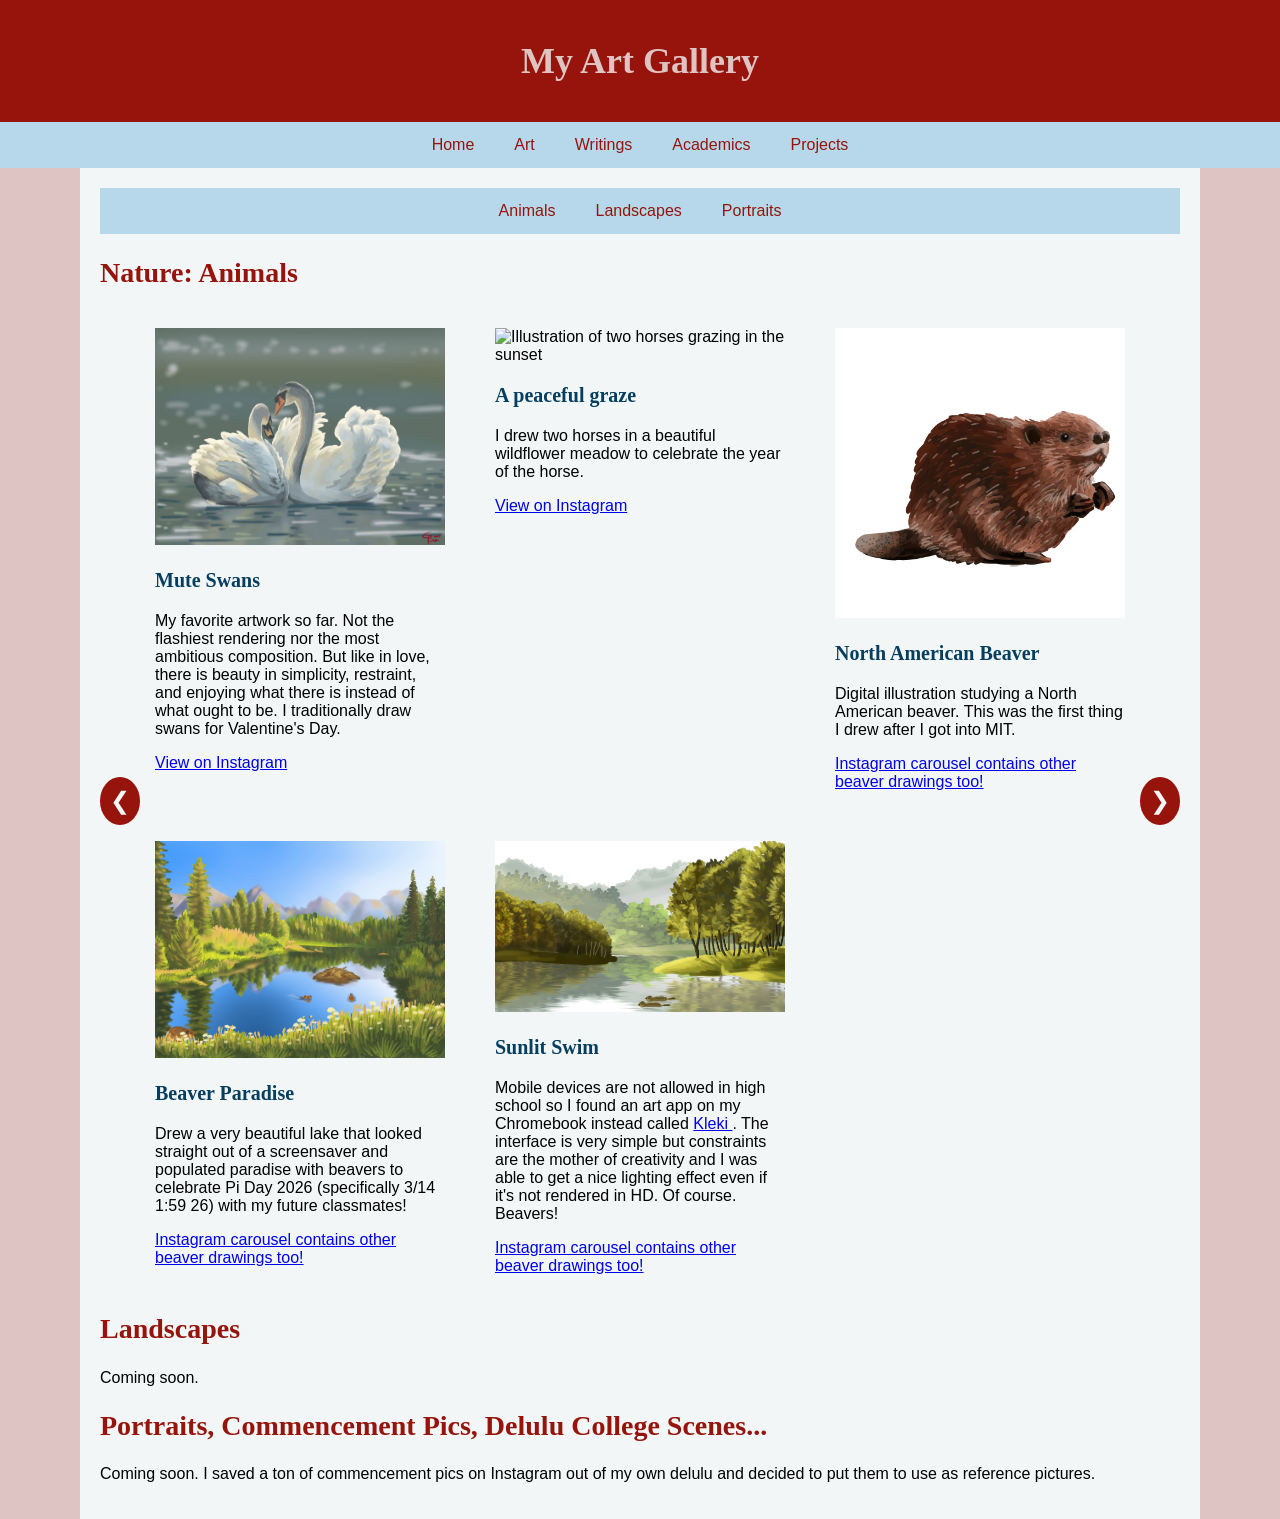
==== art.html @ 56a4a0d5 "Update art.html trying out new buttons" ====
<!DOCTYPE html>
<html lang="en">
<head>
    <meta charset="UTF-8">
    <meta name="viewport" content="width=device-width, initial-scale=1.0">
    <title>My Art</title>
    <link rel="stylesheet" href="style.css">
</head>
<body>

    <header>
        <h1>My Art Gallery</h1>
    </header>

    <nav>
        <a href="index.html">Home</a>
        <a href="art.html">Art</a>
        <a href="blog.html">Writings</a>
        <a href="study-guides.html">Academics</a>
        <a href="projects.html">Projects</a>
    </nav>

    <div class="content">
        <nav>
        <a href="#animals">Animals</a>
        <a href="#landscapes">Landscapes</a>
        <a href="#portraits">Portraits</a>
        </nav>
        <section> 
                <h2 id = "animals">Nature: Animals</h2>
            <div class="gallery-wrapper">
  <button class="arrow-btn left-btn" onclick="scrollGallery(this,-1)">&#10094;</button>
        <div class="gallery">

     <div class="card">

    <img src="images/art/Cygnus olor.JPG"
         alt="Mute Swans illustration">

    <h3>Mute Swans</h3>

    <p>
        My favorite artwork so far. Not the flashiest rendering nor the most ambitious composition. But like in love, there is beauty in simplicity, restraint, and enjoying what there is instead of what ought to be. I traditionally draw swans for Valentine's Day. 
    </p>

    <a href="https://www.instagram.com/p/DUwqUoCjewn/" target="_blank">
        View on Instagram
    </a>

</div>

  <div class="card">

    <img src="images/art/A peaceful Graze.png"
         alt="Illustration of two horses grazing in the sunset">

    <h3>A peaceful graze</h3>

    <p>
        I drew two horses in a beautiful wildflower meadow to celebrate the year of the horse.  
    </p>

    <a href="https://www.instagram.com/p/DU3kybGEXnS/?img_index=1" target="_blank">
        View on Instagram
    </a>

</div>
            
  <div class="card">

    <img src="images/art/castor canadensis.png"
         alt="Beaver Illustration">

    <h3>North American Beaver</h3>

    <p>
        Digital illustration studying a North American beaver. This was the first thing I drew after I got into MIT. 
    </p>

    <a href="https://www.instagram.com/p/DV38c1ZjMR5/?img_index=5" target="_blank">
        Instagram carousel contains other beaver drawings too!
    </a>

</div>

   <div class="card">

    <img src="images/art/Lake with beavers.jpg"
         alt="Beaver Lake Illustration">

    <h3>Beaver Paradise</h3>

    <p>
        Drew a very beautiful lake that looked straight out of a screensaver and populated paradise with beavers to celebrate Pi Day 2026 (specifically 3/14 1:59 26) with my future classmates! 
    </p>

    <a href="https://www.instagram.com/p/DV38c1ZjMR5/?img_index=2" target="_blank">
        Instagram carousel contains other beaver drawings too!
    </a>

</div>

            <div class="card">

    <img src="images/art/Sunlit Lake with Beavers.png"
         alt="Beavers swimming in a lake illustration">

    <h3>Sunlit Swim</h3>

    <p>
        Mobile devices are not allowed in high school so I found an art app on my Chromebook instead called <a href="https://kleki.com" target="_blank"> Kleki </a>. The interface is very simple but constraints are the mother of creativity and I was able to get a nice lighting effect even if it's not rendered in HD. Of course. Beavers!
    </p>

    <a href="https://www.instagram.com/p/DV38c1ZjMR5/?img_index=4" target="_blank">
        Instagram carousel contains other beaver drawings too!
    </a>

</div>

</div>
                  <button class="arrow-btn right-btn" onclick="scrollGallery(this,1)">&#10095;</button>
</div>
        </section>
<section>
    <h2 id = "landscapes"> Landscapes </h2>
    <p>Coming soon. </p>
</section>
<section>
    <h2 id = "portraits"> Portraits, Commencement Pics, Delulu College Scenes...</h2>
    <p>Coming soon. I saved a ton of commencement pics on Instagram out of my own delulu and decided to put them to use as reference pictures. </p>
</section>

        </div>

</body>
</html>
---- style.css ----
body {
    font-family: "Trebuchet MS", sans-serif;
    margin: 0;
    padding: 0;
    background-color: #dec5c3;
}

h1 {
  font-family: Georgia, serif;
  font-size: 36px;
  color: #dec5c3;
}
h2 {
  font-family: Georgia, serif;
  font-size: 28px;
  color: #96140b;
}
h3 {
  font-family: Georgia, serif;
  font-size: 20px;
  color: #053e5e;
}
header {
    background-color: #96140b;
    color: #f2f6f7;
    text-align: center;
    padding: 1rem;
}
/* The Navigation Toolbar */
nav {
    background-color: #b7d8eb;
    display: flex;
    justify-content: center;
    color: #96140b;
}
nav a {
    color: #96140b;
    padding: 14px 20px;
    text-decoration: none;
    text-align: center;
}
nav a:hover {
    background-color: #053e5e;
    color: #dec5c3;
}
.content {
    padding: 20px;
    max-width: 1080px;
    margin: auto;
    background-color: #f2f6f7;
}
.card {
    border: 1px;
    padding: 15px;
}
.card img {
    width: 100%;
    height: auto;
}
.gallery {

    display: grid;

    grid-template-columns:
        repeat(auto-fit, minmax(250px, 1fr));

    gap: 20px;

}
/* Keeps the container and arrows neatly lined up */
.gallery-wrapper {
  position: relative;
  display: flex;
  align-items: center;
  max-width: 100%;
}

/* This is the magic: it creates a single row that smoothly scrolls horizontally */
.gallery-container {
  display: flex;
  gap: 20px; /* Space between artwork cards */
  overflow-x: auto;
  scroll-behavior: smooth;
  scrollbar-width: none; /* Hides standard ugly scrollbar on Firefox */
}

/* Hides standard scrollbar on Chrome/Safari */
.gallery-container::-webkit-scrollbar {
  display: none;
}

/* Make sure your artwork cards have a fixed minimum width so they don't squash */
.gallery-item {
  flex: 0 0 250px; /* Adjust 250px to whatever size fits your card design */
}

/* Simple styling for your arrows */
.arrow-btn {
  background: #96140b; /* Matching your dark red banner theme! */
  color: #f2f6f7;
  border: none;
  font-size: 24px;
  padding: 10px;
  cursor: pointer;
  border-radius: 50%;
  z-index: 10;
}
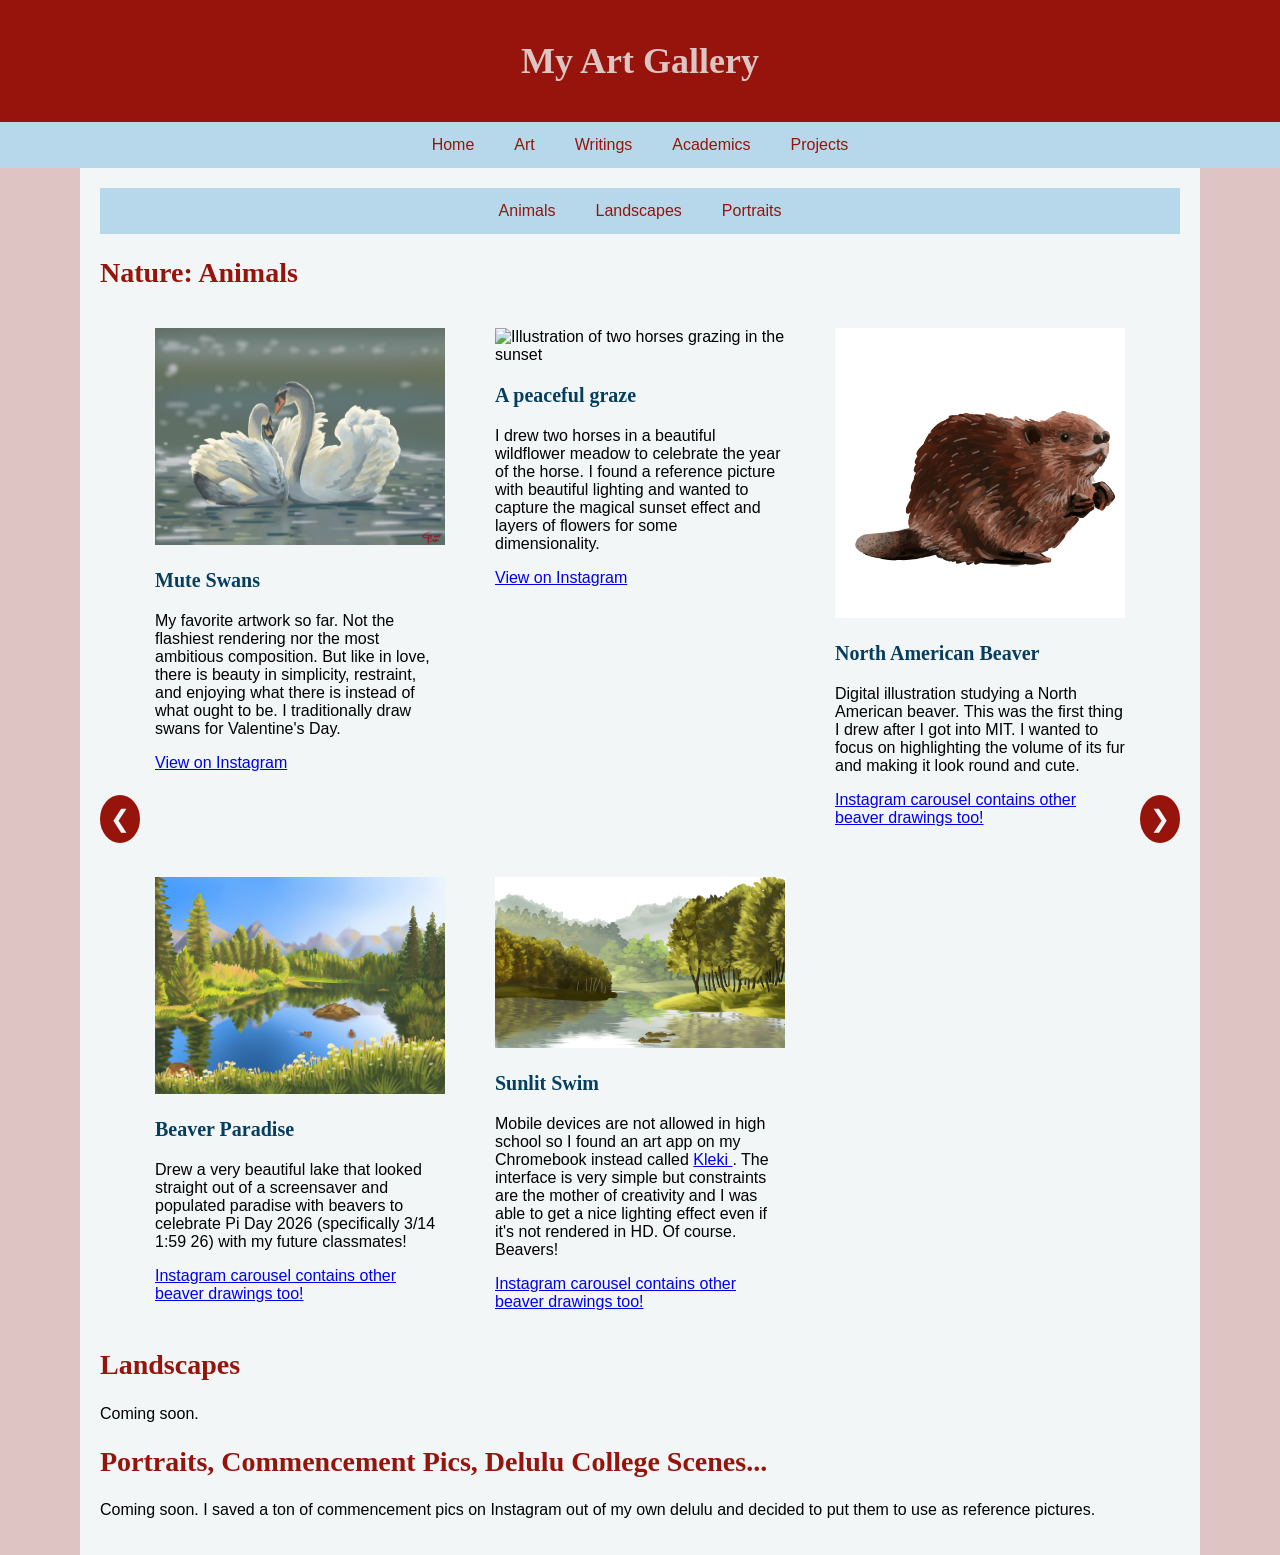
==== commit 1e3471f0: "Update art.html This commit better tell the rest of my site to lock in" ====
--- a/art.html
+++ b/art.html
@@ -57,7 +57,7 @@
     <h3>A peaceful graze</h3>
 
     <p>
-        I drew two horses in a beautiful wildflower meadow to celebrate the year of the horse.  
+        I drew two horses in a beautiful wildflower meadow to celebrate the year of the horse. I found a reference picture with beautiful lighting and wanted to capture the magical sunset effect and layers of flowers for some dimensionality. 
     </p>
 
     <a href="https://www.instagram.com/p/DU3kybGEXnS/?img_index=1" target="_blank">
@@ -74,7 +74,7 @@
     <h3>North American Beaver</h3>
 
     <p>
-        Digital illustration studying a North American beaver. This was the first thing I drew after I got into MIT. 
+        Digital illustration studying a North American beaver. This was the first thing I drew after I got into MIT. I wanted to focus on highlighting the volume of its fur and making it look round and cute. 
     </p>
 
     <a href="https://www.instagram.com/p/DV38c1ZjMR5/?img_index=5" target="_blank">
--- a/style.css
+++ b/style.css
@@ -77,7 +77,10 @@
 
 /* This is the magic: it creates a single row that smoothly scrolls horizontally */
 .gallery-container {
-  display: flex;
+  display: grid;
+    grid-template-rows: repeat(2, auto); 
+  grid-auto-columns: calc(25% - 15px);
+  grid-auto-flow: column;
   gap: 20px; /* Space between artwork cards */
   overflow-x: auto;
   scroll-behavior: smooth;
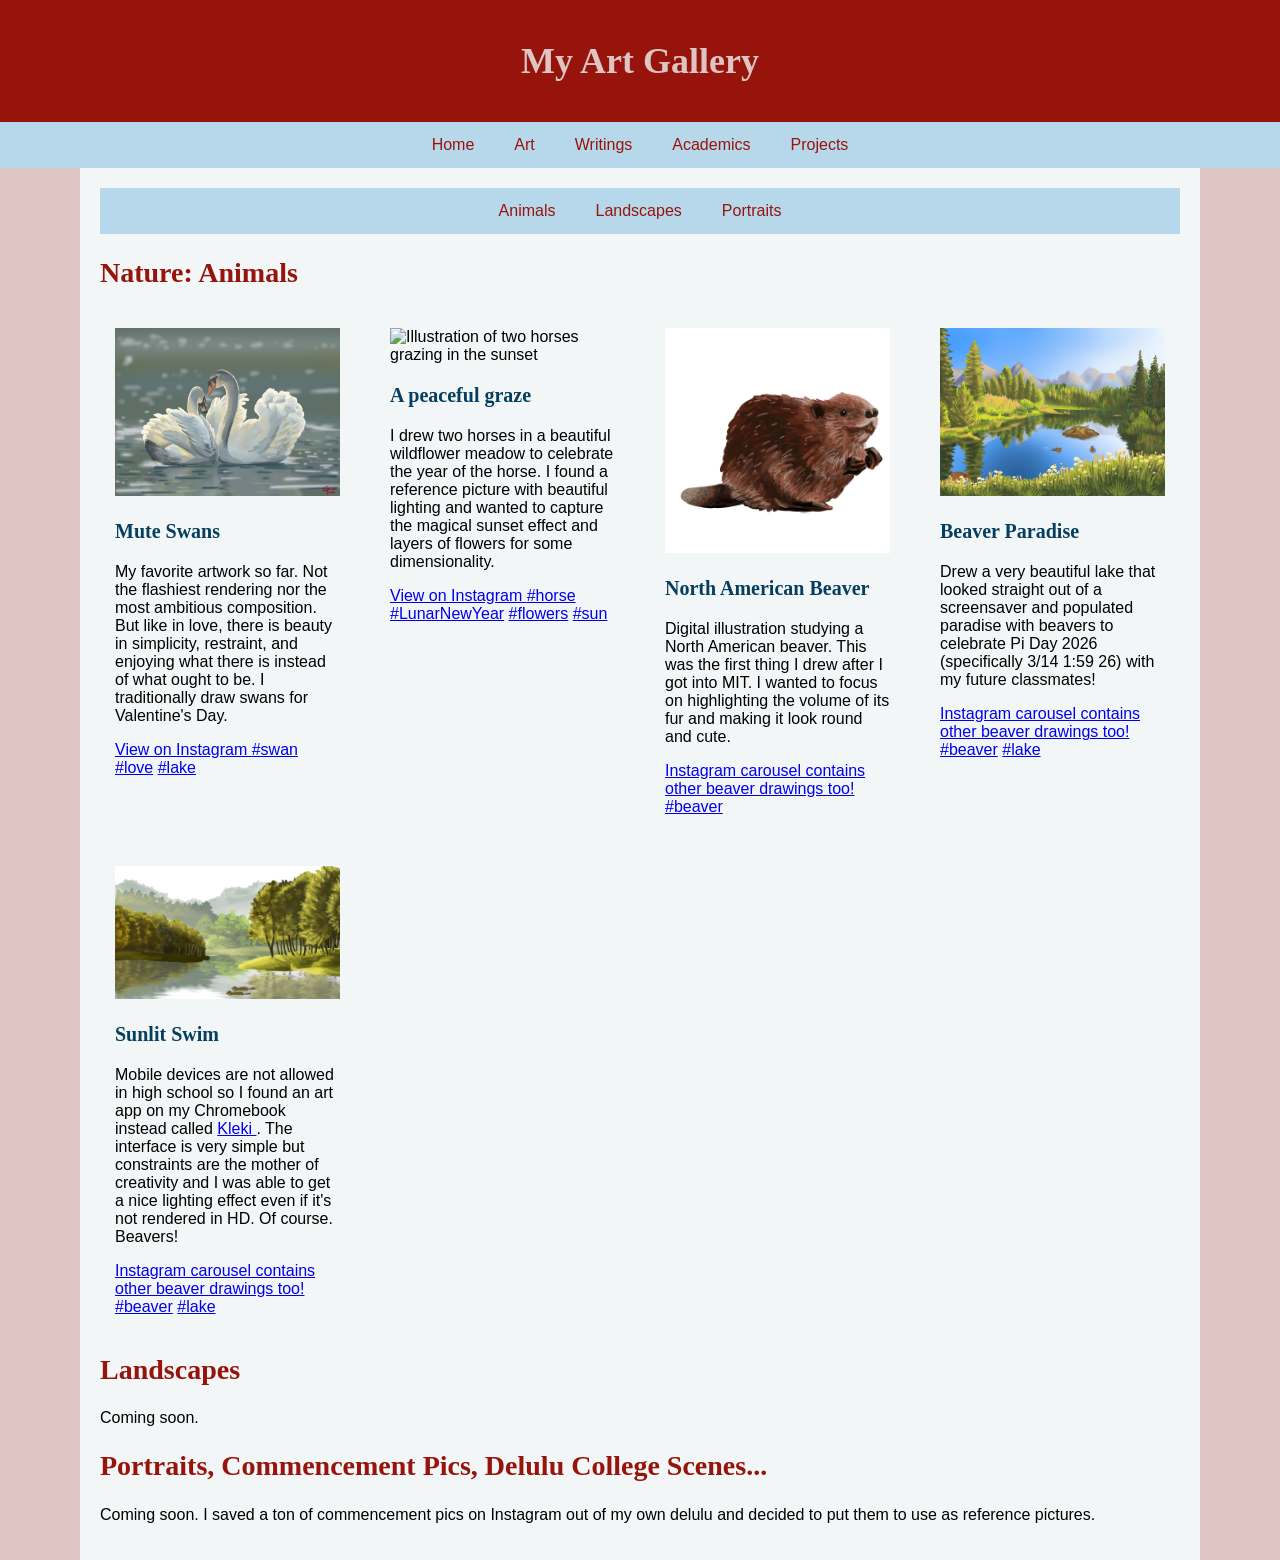
==== commit 9667aa5a: "Update art.html added tags. really hoping they work." ====
--- a/art.html
+++ b/art.html
@@ -28,98 +28,51 @@
         </nav>
         <section> 
                 <h2 id = "animals">Nature: Animals</h2>
-            <div class="gallery-wrapper">
-  <button class="arrow-btn left-btn" onclick="scrollGallery(this,-1)">&#10094;</button>
+
         <div class="gallery">
 
-     <div class="card">
+    <div class="card">
+    <img src="images/art/Cygnus olor.JPG" alt="Mute Swans illustration">
+    <h3>Mute Swans</h3>
+    <p> My favorite artwork so far. Not the flashiest rendering nor the most ambitious composition. But like in love, there is beauty in simplicity, restraint, and enjoying what there is instead of what ought to be. I traditionally draw swans for Valentine's Day.  </p>
+    <a href="https://www.instagram.com/p/DUwqUoCjewn/" target="_blank">  View on Instagram  </a>
+    <a href="everything.html?filter=swan">#swan</a> <a href="everything.html?filter=love">#love</a> <a href="everything.html?filter=lake">#lake</a>
+    </div>
 
-    <img src="images/art/Cygnus olor.JPG"
-         alt="Mute Swans illustration">
+    <div class="card">
+    <img src="images/art/A peaceful Graze.png" alt="Illustration of two horses grazing in the sunset">
+    <h3>A peaceful graze</h3>
+    <p> I drew two horses in a beautiful wildflower meadow to celebrate the year of the horse. I found a reference picture with beautiful lighting and wanted to capture the magical sunset effect and layers of flowers for some dimensionality.  </p>
+    <a href="https://www.instagram.com/p/DU3kybGEXnS/?img_index=1" target="_blank"> View on Instagram </a>
+    <a href="everything.html?filter=horse">#horse</a> <a href="everything.html?filter=ChineseNewYear">#LunarNewYear</a> <a href="everything.html?filter=flowers">#flowers</a> <a href="everything.html?filter=sun">#sun</a>
+    </div>
+            
+      <div class="card">
+    <img src="images/art/castor canadensis.png"  alt="Beaver Illustration">
+    <h3>North American Beaver</h3>
+    <p> Digital illustration studying a North American beaver. This was the first thing I drew after I got into MIT. I wanted to focus on highlighting the volume of its fur and making it look round and cute.  </p>
+    <a href="https://www.instagram.com/p/DV38c1ZjMR5/?img_index=5" target="_blank"> Instagram carousel contains other beaver drawings too! </a>
+    <a href="everything.html?filter=beaver">#beaver</a>
+    </div>
 
-    <h3>Mute Swans</h3>
+    <div class="card">
+    <img src="images/art/Lake with beavers.jpg" alt="Beaver Lake Illustration">
+    <h3>Beaver Paradise</h3>
+    <p> Drew a very beautiful lake that looked straight out of a screensaver and populated paradise with beavers to celebrate Pi Day 2026 (specifically 3/14 1:59 26) with my future classmates!    </p>
+    <a href="https://www.instagram.com/p/DV38c1ZjMR5/?img_index=2" target="_blank">  Instagram carousel contains other beaver drawings too!    </a>
+    <a href="everything.html?filter=beaver">#beaver</a> <a href="everything.html?filter=lake">#lake</a>
+    </div>
 
-    <p>
-        My favorite artwork so far. Not the flashiest rendering nor the most ambitious composition. But like in love, there is beauty in simplicity, restraint, and enjoying what there is instead of what ought to be. I traditionally draw swans for Valentine's Day. 
-    </p>
-
-    <a href="https://www.instagram.com/p/DUwqUoCjewn/" target="_blank">
-        View on Instagram
-    </a>
+    <div class="card">
+    <img src="images/art/Sunlit Lake with Beavers.png" alt="Beavers swimming in a lake illustration">
+    <h3>Sunlit Swim</h3>
+    <p> Mobile devices are not allowed in high school so I found an art app on my Chromebook instead called <a href="https://kleki.com" target="_blank"> Kleki </a>. The interface is very simple but constraints are the mother of creativity and I was able to get a nice lighting effect even if it's not rendered in HD. Of course. Beavers!   </p>
+    <a href="https://www.instagram.com/p/DV38c1ZjMR5/?img_index=4" target="_blank"> Instagram carousel contains other beaver drawings too! </a>
+    <a href="everything.html?filter=beaver">#beaver</a> <a href="everything.html?filter=lake">#lake</a>
+    </div>
 
 </div>
 
-  <div class="card">
-
-    <img src="images/art/A peaceful Graze.png"
-         alt="Illustration of two horses grazing in the sunset">
-
-    <h3>A peaceful graze</h3>
-
-    <p>
-        I drew two horses in a beautiful wildflower meadow to celebrate the year of the horse. I found a reference picture with beautiful lighting and wanted to capture the magical sunset effect and layers of flowers for some dimensionality. 
-    </p>
-
-    <a href="https://www.instagram.com/p/DU3kybGEXnS/?img_index=1" target="_blank">
-        View on Instagram
-    </a>
-
-</div>
-            
-  <div class="card">
-
-    <img src="images/art/castor canadensis.png"
-         alt="Beaver Illustration">
-
-    <h3>North American Beaver</h3>
-
-    <p>
-        Digital illustration studying a North American beaver. This was the first thing I drew after I got into MIT. I wanted to focus on highlighting the volume of its fur and making it look round and cute. 
-    </p>
-
-    <a href="https://www.instagram.com/p/DV38c1ZjMR5/?img_index=5" target="_blank">
-        Instagram carousel contains other beaver drawings too!
-    </a>
-
-</div>
-
-   <div class="card">
-
-    <img src="images/art/Lake with beavers.jpg"
-         alt="Beaver Lake Illustration">
-
-    <h3>Beaver Paradise</h3>
-
-    <p>
-        Drew a very beautiful lake that looked straight out of a screensaver and populated paradise with beavers to celebrate Pi Day 2026 (specifically 3/14 1:59 26) with my future classmates! 
-    </p>
-
-    <a href="https://www.instagram.com/p/DV38c1ZjMR5/?img_index=2" target="_blank">
-        Instagram carousel contains other beaver drawings too!
-    </a>
-
-</div>
-
-            <div class="card">
-
-    <img src="images/art/Sunlit Lake with Beavers.png"
-         alt="Beavers swimming in a lake illustration">
-
-    <h3>Sunlit Swim</h3>
-
-    <p>
-        Mobile devices are not allowed in high school so I found an art app on my Chromebook instead called <a href="https://kleki.com" target="_blank"> Kleki </a>. The interface is very simple but constraints are the mother of creativity and I was able to get a nice lighting effect even if it's not rendered in HD. Of course. Beavers!
-    </p>
-
-    <a href="https://www.instagram.com/p/DV38c1ZjMR5/?img_index=4" target="_blank">
-        Instagram carousel contains other beaver drawings too!
-    </a>
-
-</div>
-
-</div>
-                  <button class="arrow-btn right-btn" onclick="scrollGallery(this,1)">&#10095;</button>
-</div>
         </section>
 <section>
     <h2 id = "landscapes"> Landscapes </h2>
--- a/style.css
+++ b/style.css
@@ -67,44 +67,4 @@
     gap: 20px;
 
 }
-/* Keeps the container and arrows neatly lined up */
-.gallery-wrapper {
-  position: relative;
-  display: flex;
-  align-items: center;
-  max-width: 100%;
-}
 
-/* This is the magic: it creates a single row that smoothly scrolls horizontally */
-.gallery-container {
-  display: grid;
-    grid-template-rows: repeat(2, auto); 
-  grid-auto-columns: calc(25% - 15px);
-  grid-auto-flow: column;
-  gap: 20px; /* Space between artwork cards */
-  overflow-x: auto;
-  scroll-behavior: smooth;
-  scrollbar-width: none; /* Hides standard ugly scrollbar on Firefox */
-}
-
-/* Hides standard scrollbar on Chrome/Safari */
-.gallery-container::-webkit-scrollbar {
-  display: none;
-}
-
-/* Make sure your artwork cards have a fixed minimum width so they don't squash */
-.gallery-item {
-  flex: 0 0 250px; /* Adjust 250px to whatever size fits your card design */
-}
-
-/* Simple styling for your arrows */
-.arrow-btn {
-  background: #96140b; /* Matching your dark red banner theme! */
-  color: #f2f6f7;
-  border: none;
-  font-size: 24px;
-  padding: 10px;
-  cursor: pointer;
-  border-radius: 50%;
-  z-index: 10;
-}
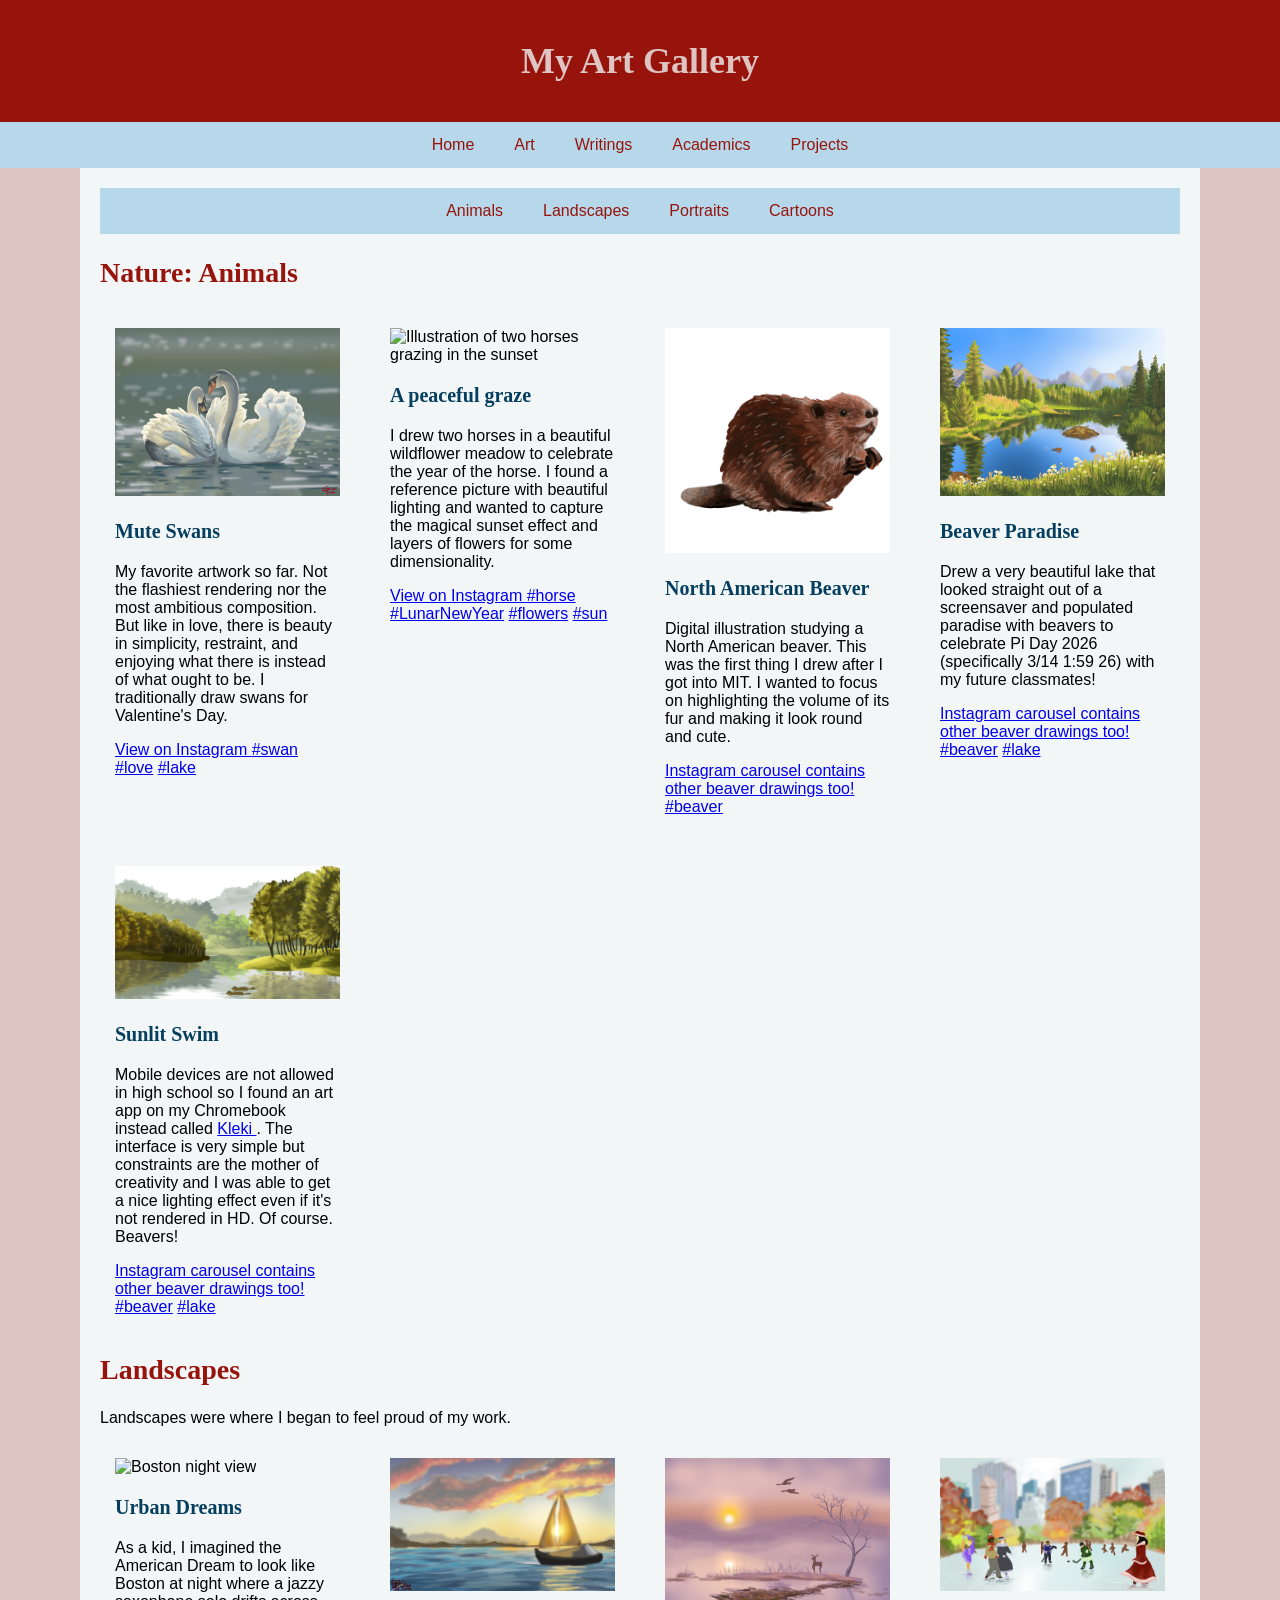
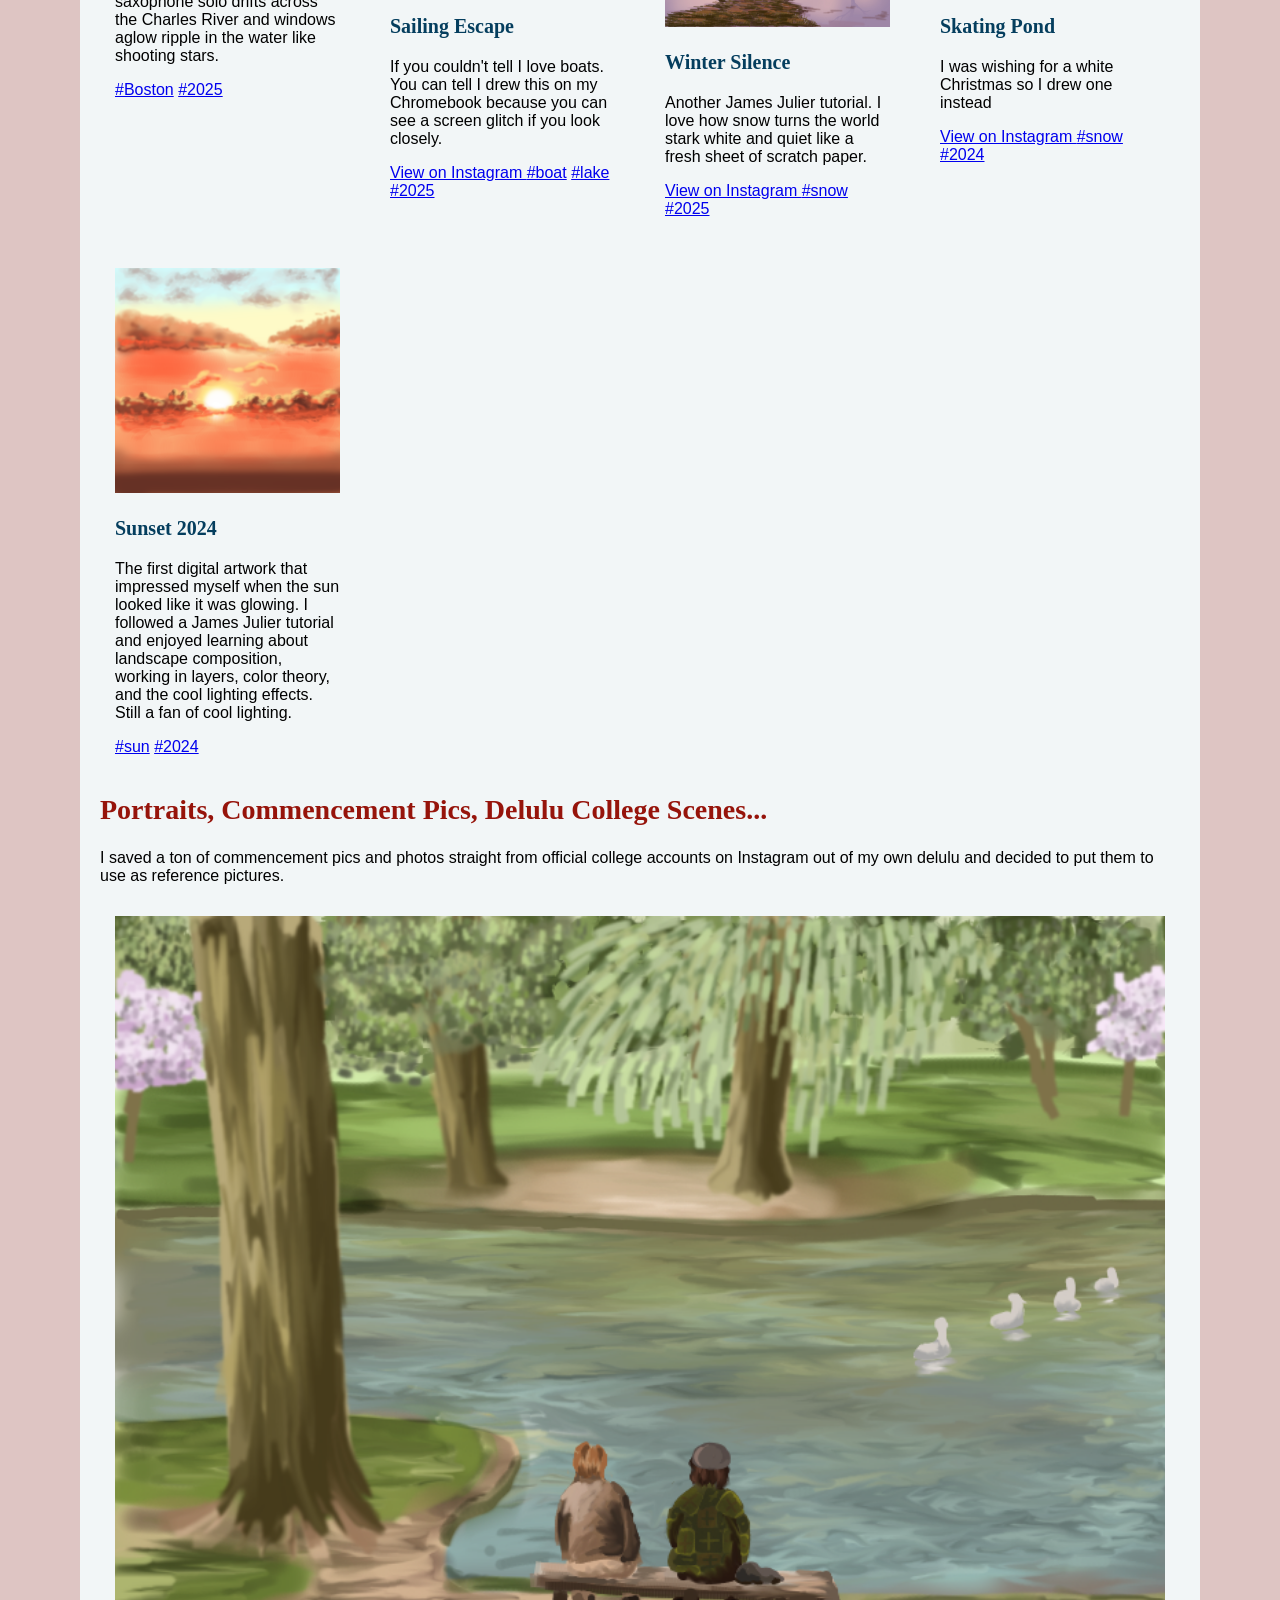
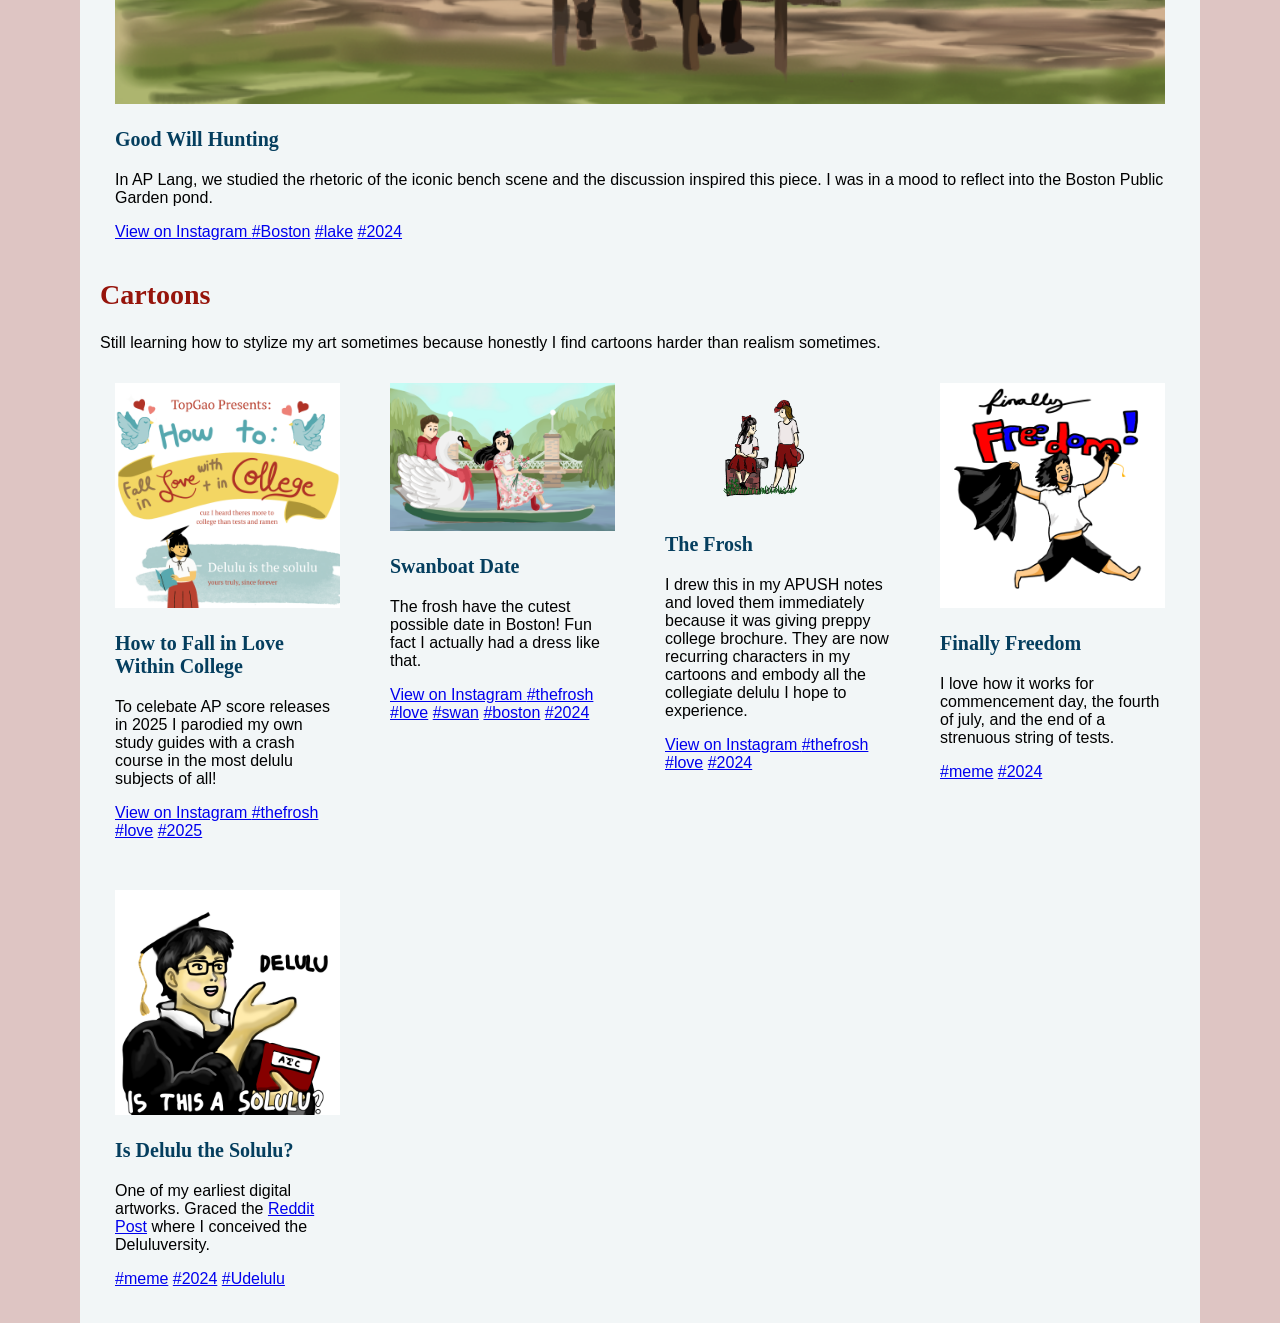
==== commit 16b176df: "Update art.html Updated art galleries with old works" ====
--- a/art.html
+++ b/art.html
@@ -25,10 +25,11 @@
         <a href="#animals">Animals</a>
         <a href="#landscapes">Landscapes</a>
         <a href="#portraits">Portraits</a>
+        <a href="#cartoons">Cartoons</a>
         </nav>
         <section> 
                 <h2 id = "animals">Nature: Animals</h2>
-
+      
         <div class="gallery">
 
     <div class="card">
@@ -76,11 +77,110 @@
         </section>
 <section>
     <h2 id = "landscapes"> Landscapes </h2>
-    <p>Coming soon. </p>
+    <p>Landscapes were where I began to feel proud of my work.</p>
+    <div class = "gallery"> 
+
+    <div class="card">
+    <img src="images/art/Vibey Boston night view.png" alt="Boston night view">
+    <h3>Urban Dreams</h3>
+    <p>As a kid, I imagined the American Dream to look like Boston at night where a jazzy saxophone solo drifts across the Charles River and windows aglow ripple in the water like shooting stars.</p>
+    <a href="everything.html?filter=boston">#Boston</a> <a href="everything.html?filter=2025">#2025</a>
+    </div>
+
+    <div class="card">
+    <img src="images/art/Sailboat Escape (1).png" alt="Sailing at sunset">
+    <h3>Sailing Escape</h3>
+    <p>If you couldn't tell I love boats. You can tell I drew this on my Chromebook because you can see a screen glitch if you look closely.</p>
+    <a href="https://www.instagram.com/p/DGrwDVwNJ4J/?img_index=1" target="_blank"> View on Instagram </a>
+    <a href="everything.html?filter=boat">#boat</a> <a href="everything.html?filter=lake">#lake</a> <a href="everything.html?filter=2025">#2025</a>
+    </div>
+
+    <div class="card">
+    <img src="images/art/Winter Silence.jpg" alt="Snow-covered meadow">
+    <h3>Winter Silence</h3>
+    <p>Another James Julier tutorial. I love how snow turns the world stark white and quiet like a fresh sheet of scratch paper. </p>
+    <a href="https://www.instagram.com/p/DFoIgXoPBGh/" target="_blank"> View on Instagram </a>
+    <a href="everything.html?filter=snow">#snow</a> <a href="everything.html?filter=2025">#2025</a>
+    </div>
+
+    <div class="card">
+    <img src="images/art/Skating.png" alt="Skaters in central park">
+    <h3>Skating Pond</h3>
+    <p>I was wishing for a white Christmas so I drew one instead</p>
+    <a href="https://www.instagram.com/p/DDIcEZxvcA3/?img_index=1" target="_blank"> View on Instagram </a>
+    <a href="everything.html?filter=snow">#snow</a> <a href="everything.html?filter=2024">#2024</a>
+    </div>
+        
+    <div class="card">
+    <img src="images/art/Epic fiery sunset (1).png" alt="Dramatic sunset behind clouds">
+    <h3>Sunset 2024</h3>
+    <p>The first digital artwork that impressed myself when the sun looked like it was glowing. I followed a James Julier tutorial and enjoyed learning about landscape composition, working in layers, color theory, and the cool lighting effects. Still a fan of cool lighting.</p>
+    <a href="everything.html?filter=sun">#sun</a> <a href="everything.html?filter=2024">#2024</a>
+    </div>
+        
+    </div>
 </section>
+        
 <section>
     <h2 id = "portraits"> Portraits, Commencement Pics, Delulu College Scenes...</h2>
-    <p>Coming soon. I saved a ton of commencement pics on Instagram out of my own delulu and decided to put them to use as reference pictures. </p>
+    <p>I saved a ton of commencement pics and photos straight from official college accounts on Instagram out of my own delulu and decided to put them to use as reference pictures. </p>
+    <div class= "gallery"> 
+    
+    <div class = "card"> 
+    <img src="images/art/Good Will Hunting Fanart.png" alt="Good Will Hunting bench scene">
+    <h3>Good Will Hunting</h3>
+    <p>In AP Lang, we studied the rhetoric of the iconic bench scene and the discussion inspired this piece. I was in a mood to reflect into the Boston Public Garden pond.</p>
+    <a href="https://www.instagram.com/p/DCpi71_PuMN/?img_index=1" target="_blank"> View on Instagram </a>
+    <a href="everything.html?filter=boston">#Boston</a> <a href="everything.html?filter=lake">#lake</a> <a href="everything.html?filter=2024">#2024</a>
+    </div>
+        
+    </div>
+</section>
+        
+<section>
+    <h2 id = "cartoons"> Cartoons </h2>
+    <p>Still learning how to stylize my art sometimes because honestly I find cartoons harder than realism sometimes. </p>
+    <div class= "gallery"> 
+
+    <div class = "card"> 
+    <img src="images/art/How to fall in love.png" alt="How to fall in love within college">
+    <h3>How to Fall in Love Within College</h3>
+    <p>To celebate AP score releases in 2025 I parodied my own study guides with a crash course in the most delulu subjects of all!</p>
+    <a href="https://www.instagram.com/p/DL0kRpOO33r/?img_index=1" target="_blank"> View on Instagram </a>
+    <a href="everything.html?filter=thefrosh">#thefrosh</a> <a href="everything.html?filter=love">#love</a> <a href="everything.html?filter=2025">#2025</a>
+    </div>
+
+    <div class = "card"> 
+    <img src="images/art/Swan boat.png" alt="Bostonian swan boat romance">
+    <h3>Swanboat Date</h3>
+    <p>The frosh have the cutest possible date in Boston! Fun fact I actually had a dress like that. </p>
+    <a href="https://www.instagram.com/p/DGEbeo9PJCL/?img_index=1" target="_blank"> View on Instagram </a>
+    <a href="everything.html?filter=thefrosh">#thefrosh</a> <a href="everything.html?filter=love">#love</a> <a href="everything.html?filter=swan">#swan</a> <a href="everything.html?filter=boston">#boston</a> <a href="everything.html?filter=2024">#2024</a>
+    </div>
+
+    <div class = "card"> 
+    <img src="images/art/the frosh computer draft.png" alt="The Frosh">
+    <h3>The Frosh</h3>
+    <p>I drew this in my APUSH notes and loved them immediately because it was giving preppy college brochure. They are now recurring characters in my cartoons and embody all the collegiate delulu I hope to experience.</p>
+    <a href="https://www.instagram.com/p/C_egQEitna7/?img_index=1" target="_blank"> View on Instagram </a>
+    <a href="everything.html?filter=thefrosh">#thefrosh</a> <a href="everything.html?filter=love">#love</a> <a href="everything.html?filter=2024">#2024</a>
+    </div>
+
+    <div class = "card"> 
+    <img src="images/art/Finally freedom (1).png" alt="FREEDOM!!!!!!">
+    <h3>Finally Freedom</h3>
+    <p>I love how it works for commencement day, the fourth of july, and the end of a strenuous string of tests.</p>
+    <a href="everything.html?filter=meme">#meme</a> <a href="everything.html?filter=2024">#2024</a>
+    </div>
+
+    <div class = "card"> 
+    <img src="images/art/is this a solulu (1).png" alt="Is delulu a solulu?">
+    <h3>Is Delulu the Solulu?</h3>
+    <p>One of my earliest digital artworks. Graced the <a href="https://www.reddit.com/r/ApplyingToCollege/comments/1bpgc72/now_accepting_applications_the_university_of/" target = "_blank">Reddit Post</a> where I conceived the Deluluversity. </p>
+    <a href="everything.html?filter=meme">#meme</a> <a href="everything.html?filter=2024">#2024</a> <a href="everything.html?filter=Udelulu">#Udelulu</a>
+    </div>
+        
+    </div>
 </section>
 
         </div>
--- a/style.css
+++ b/style.css
@@ -68,3 +68,4 @@
 
 }
 
+
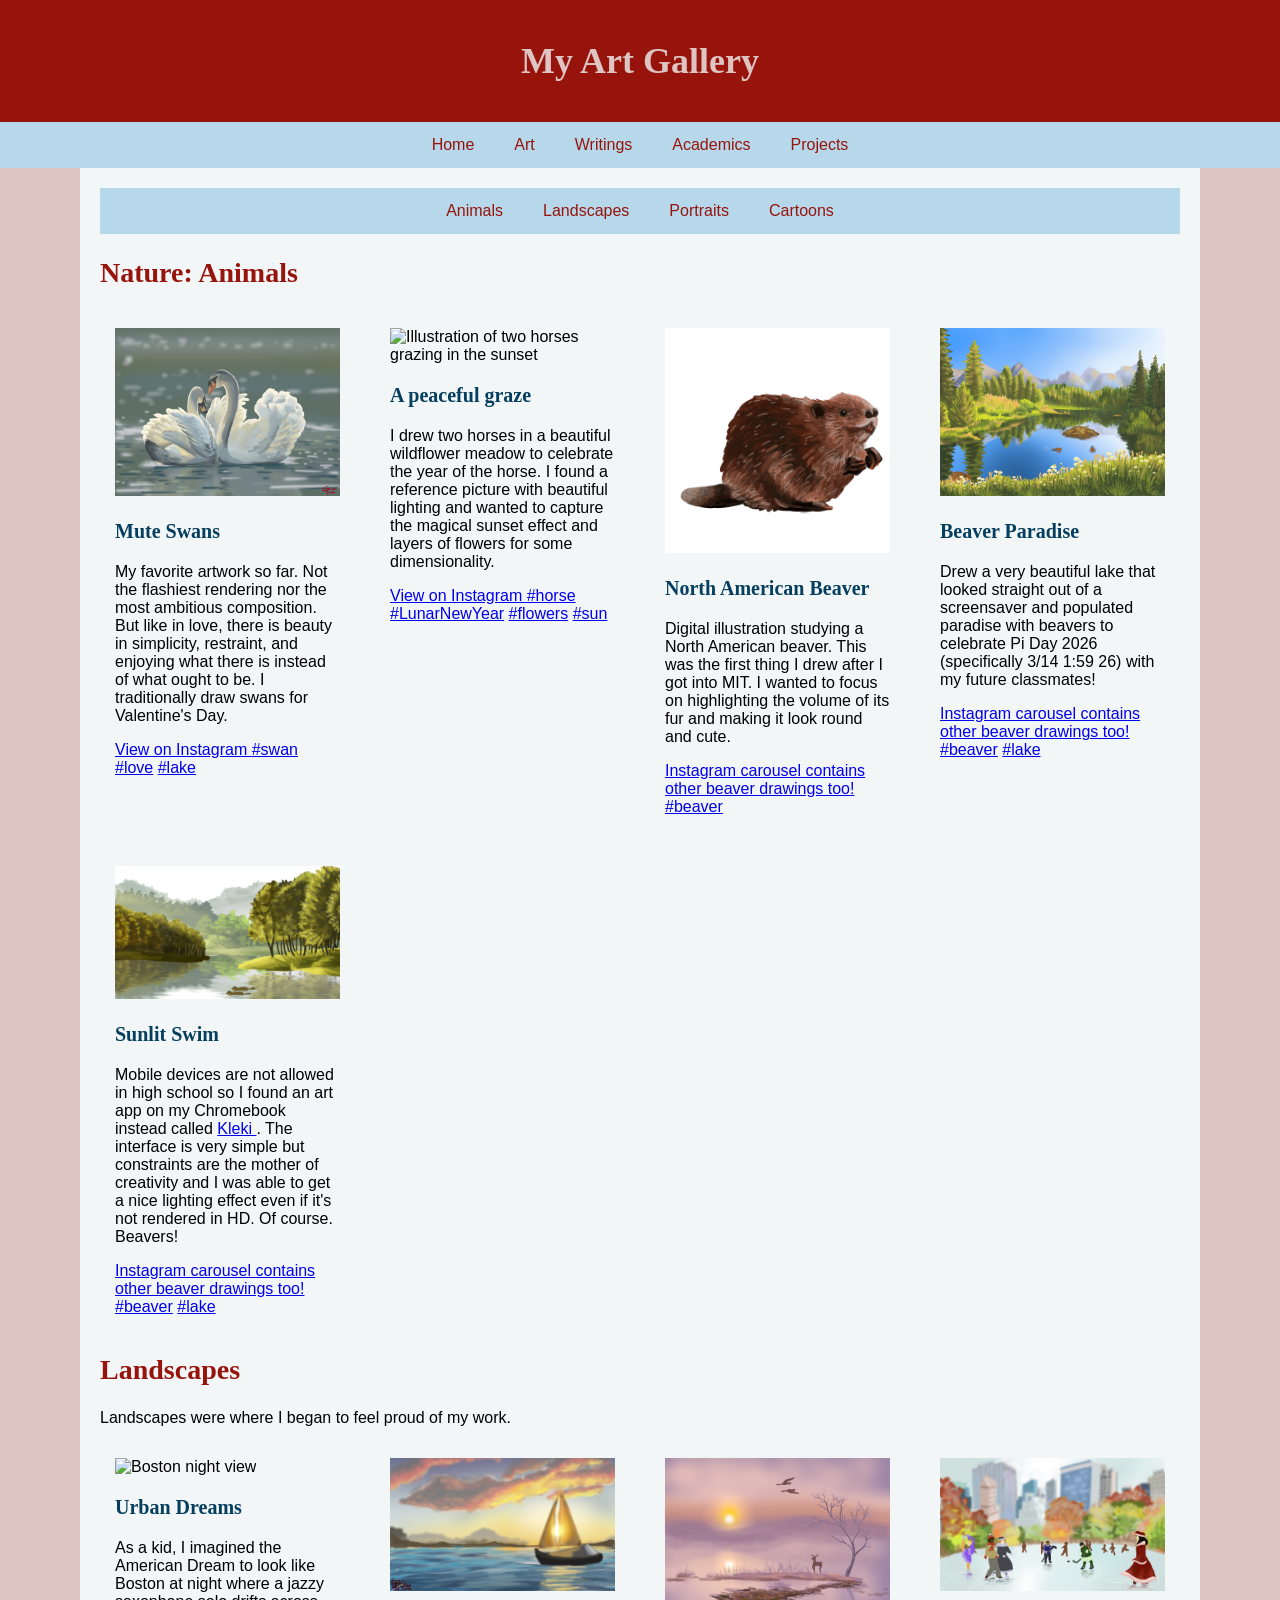
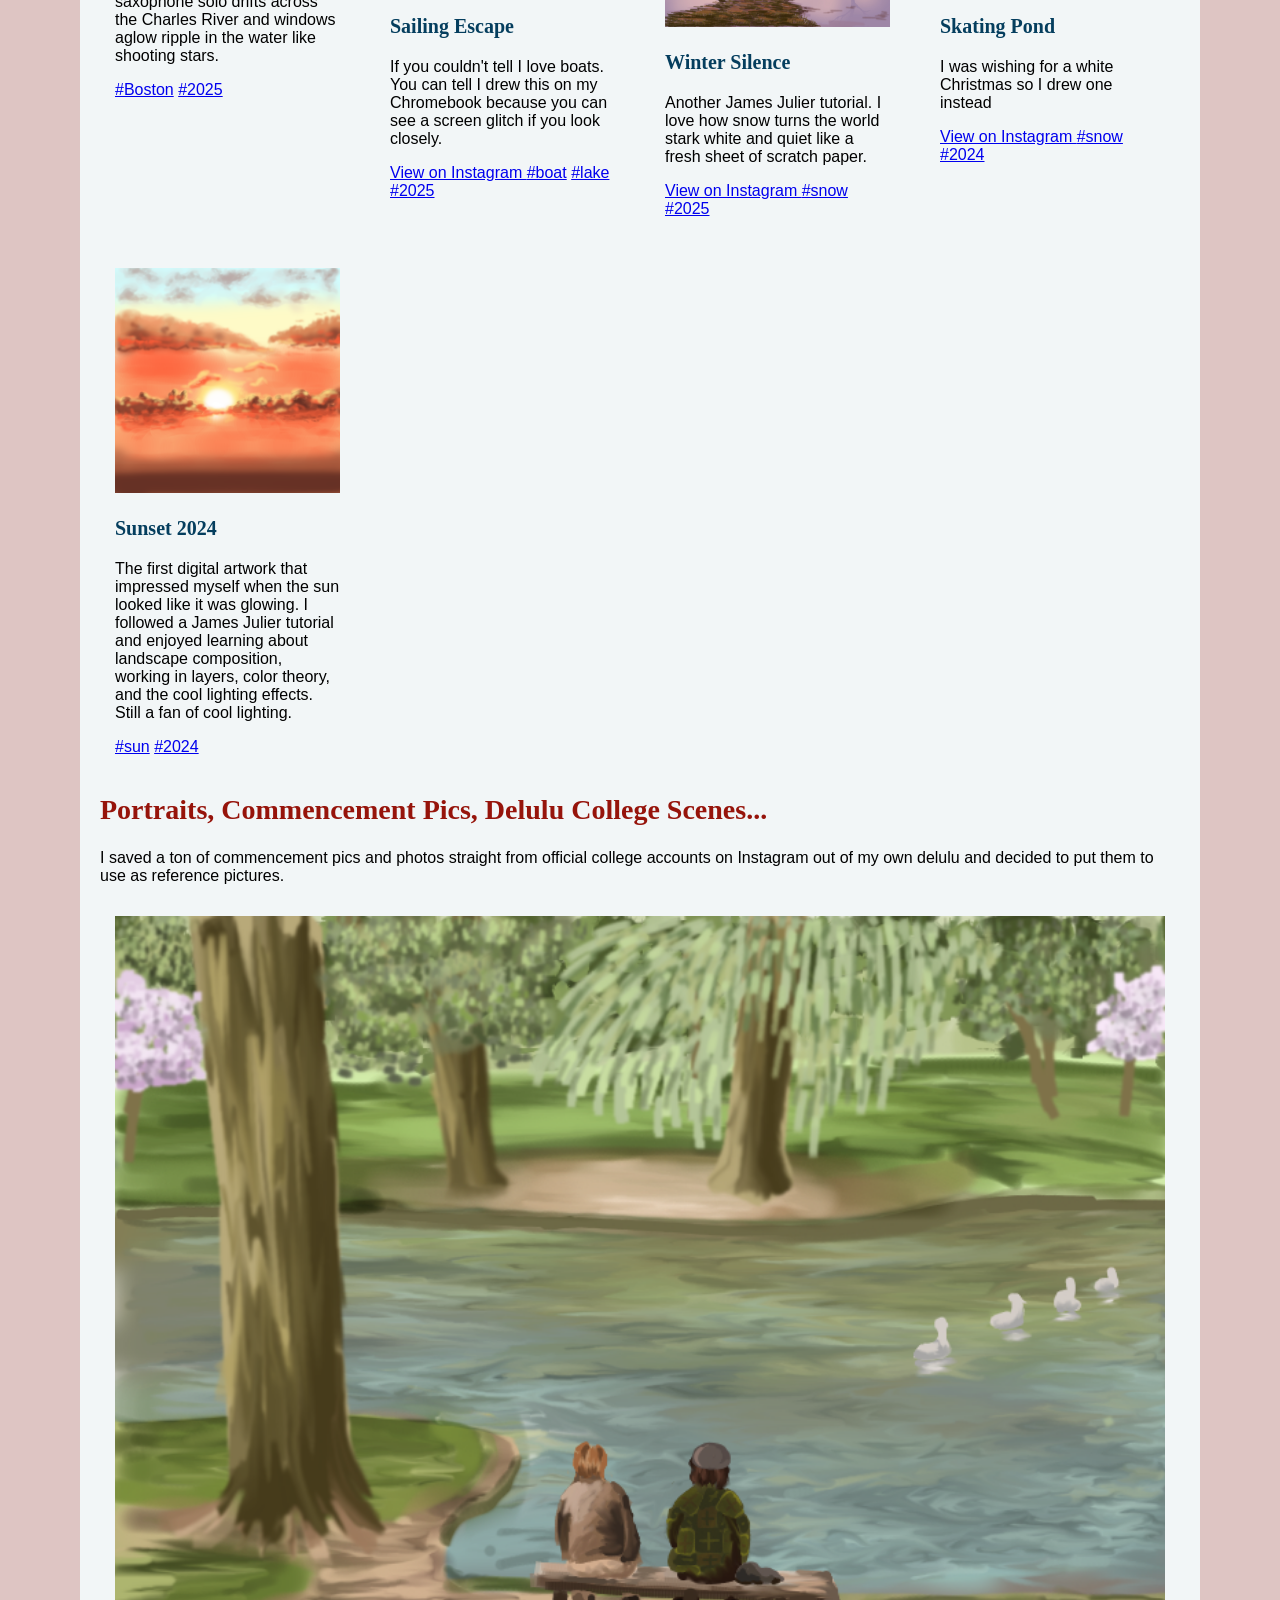
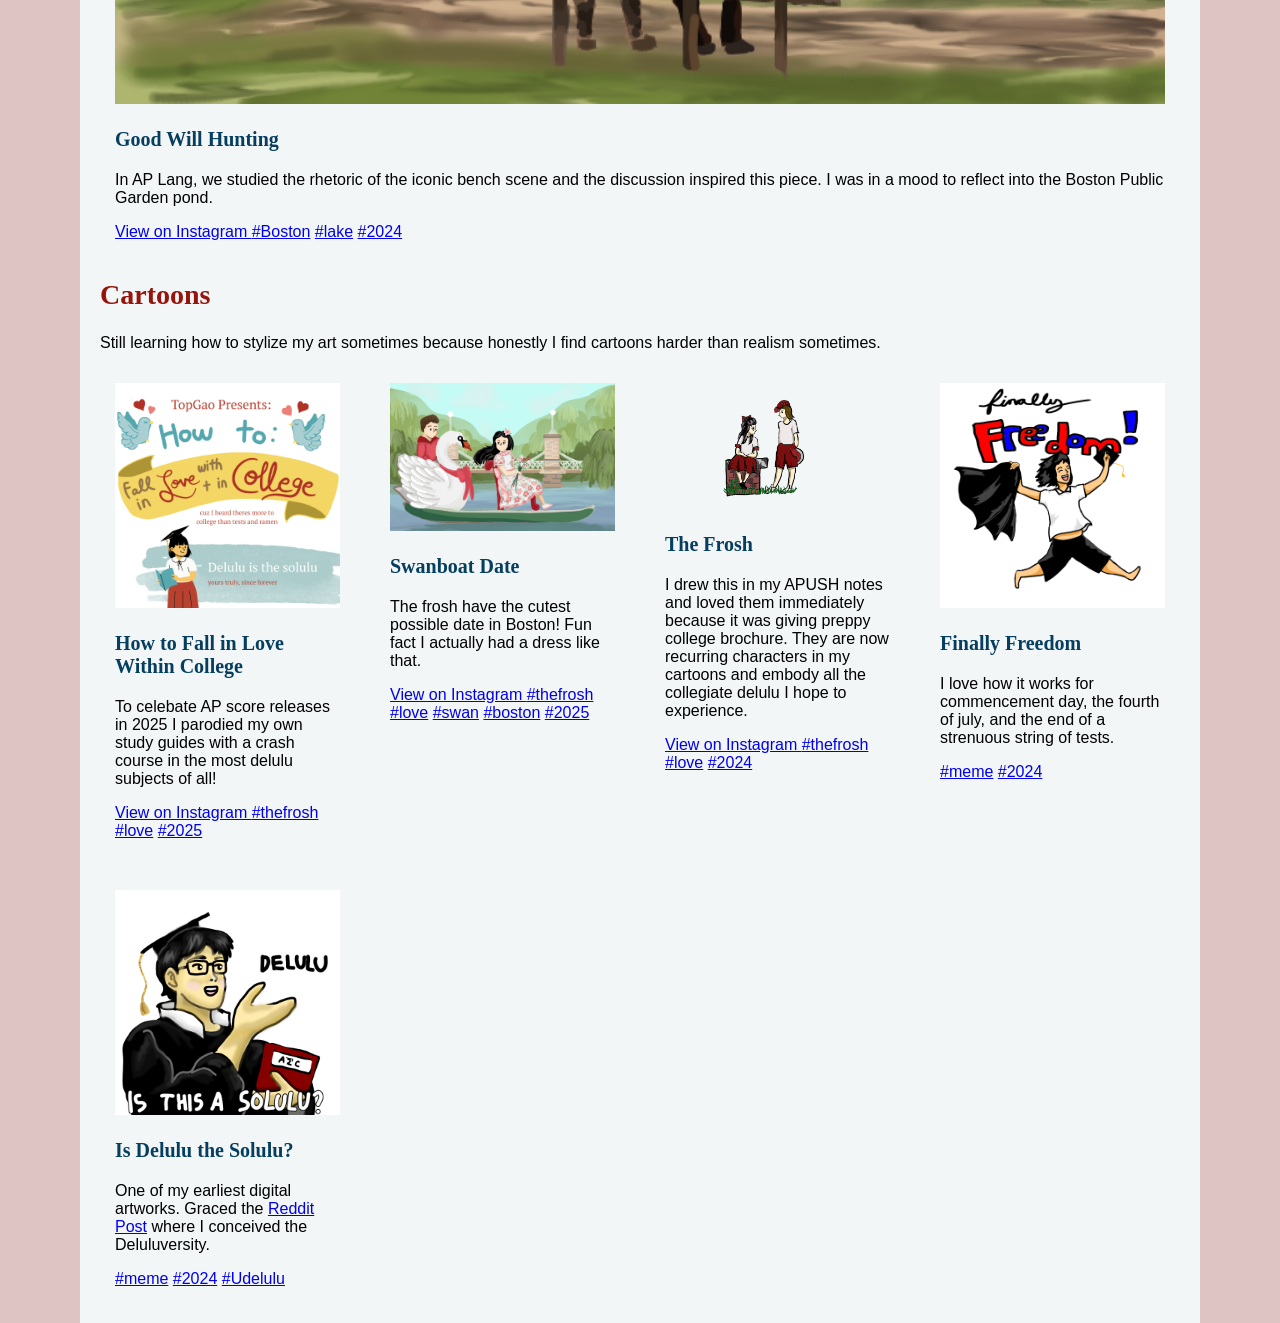
==== commit 905ecdde: "Update art.html fix broken tag" ====
--- a/art.html
+++ b/art.html
@@ -155,7 +155,7 @@
     <h3>Swanboat Date</h3>
     <p>The frosh have the cutest possible date in Boston! Fun fact I actually had a dress like that. </p>
     <a href="https://www.instagram.com/p/DGEbeo9PJCL/?img_index=1" target="_blank"> View on Instagram </a>
-    <a href="everything.html?filter=thefrosh">#thefrosh</a> <a href="everything.html?filter=love">#love</a> <a href="everything.html?filter=swan">#swan</a> <a href="everything.html?filter=boston">#boston</a> <a href="everything.html?filter=2024">#2024</a>
+    <a href="everything.html?filter=thefrosh">#thefrosh</a> <a href="everything.html?filter=love">#love</a> <a href="everything.html?filter=swan">#swan</a> <a href="everything.html?filter=boston">#boston</a> <a href="everything.html?filter=2025">#2025</a>
     </div>
 
     <div class = "card"> 
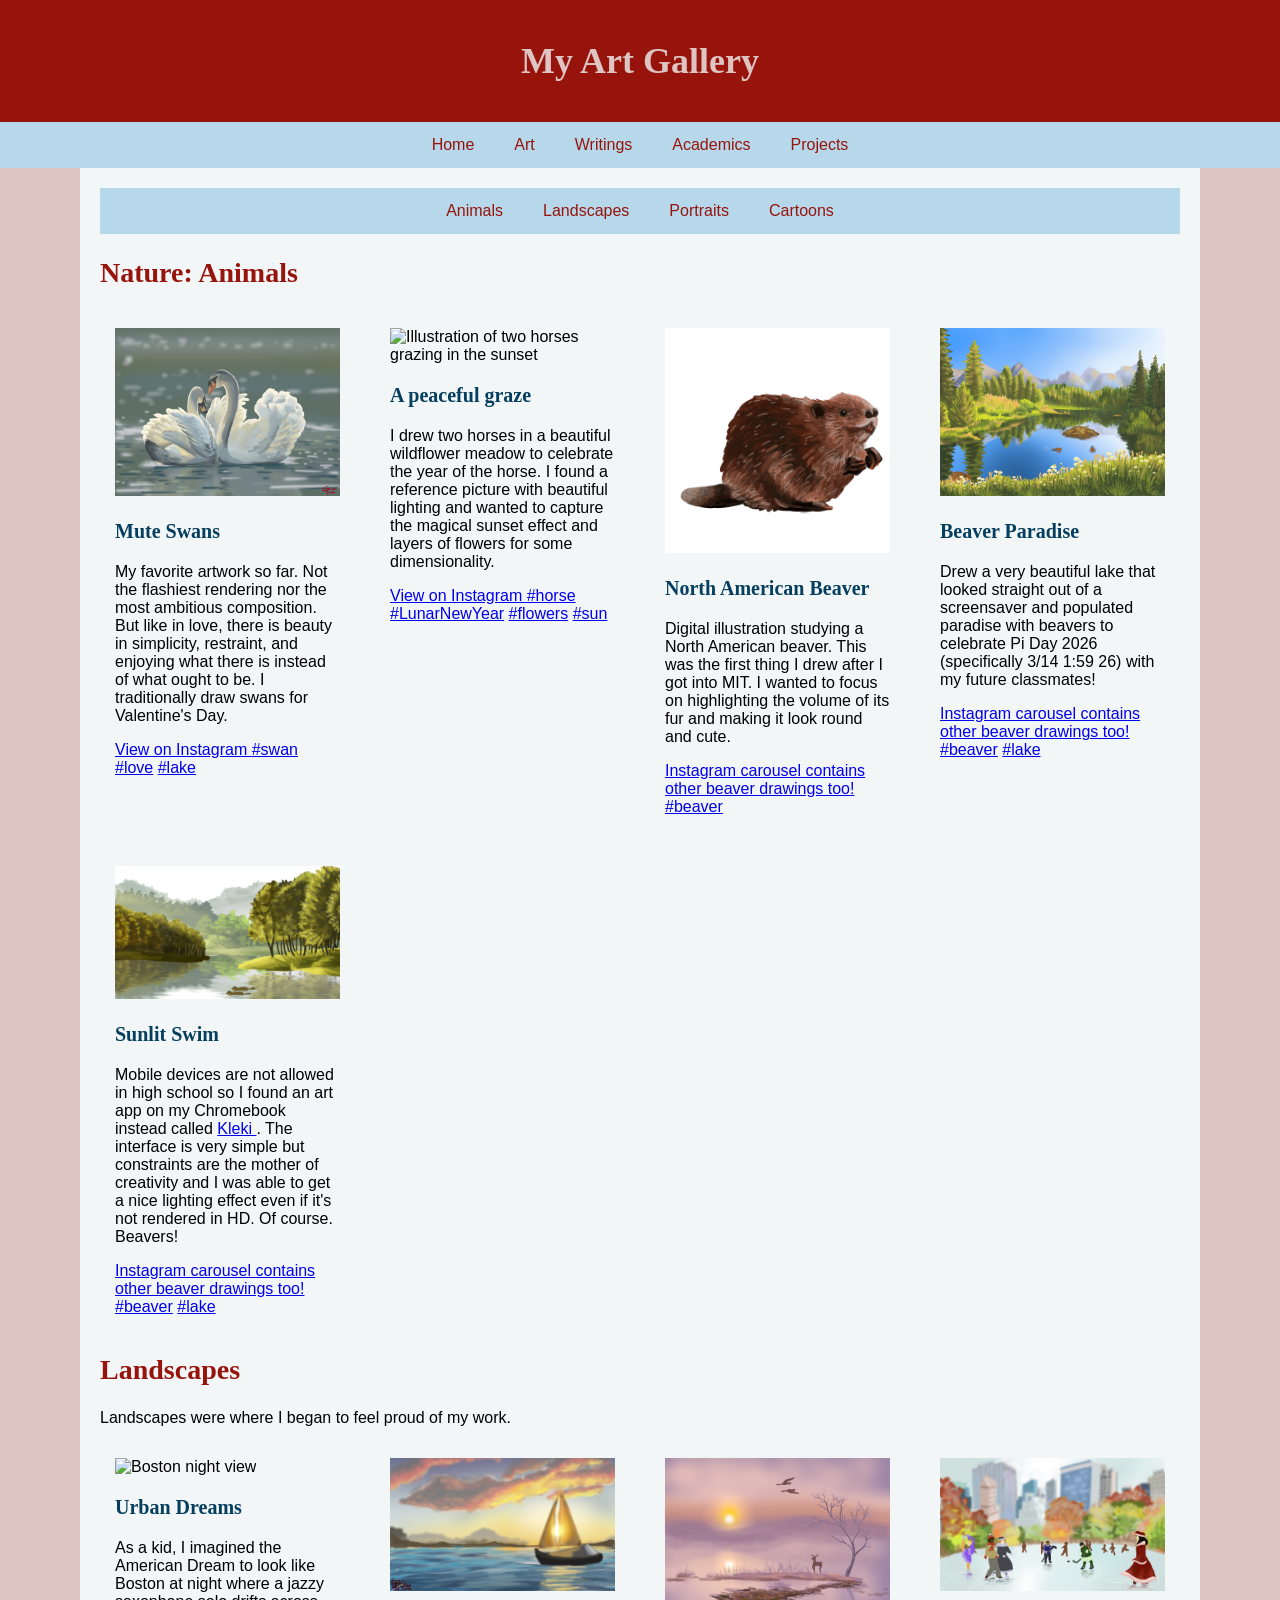
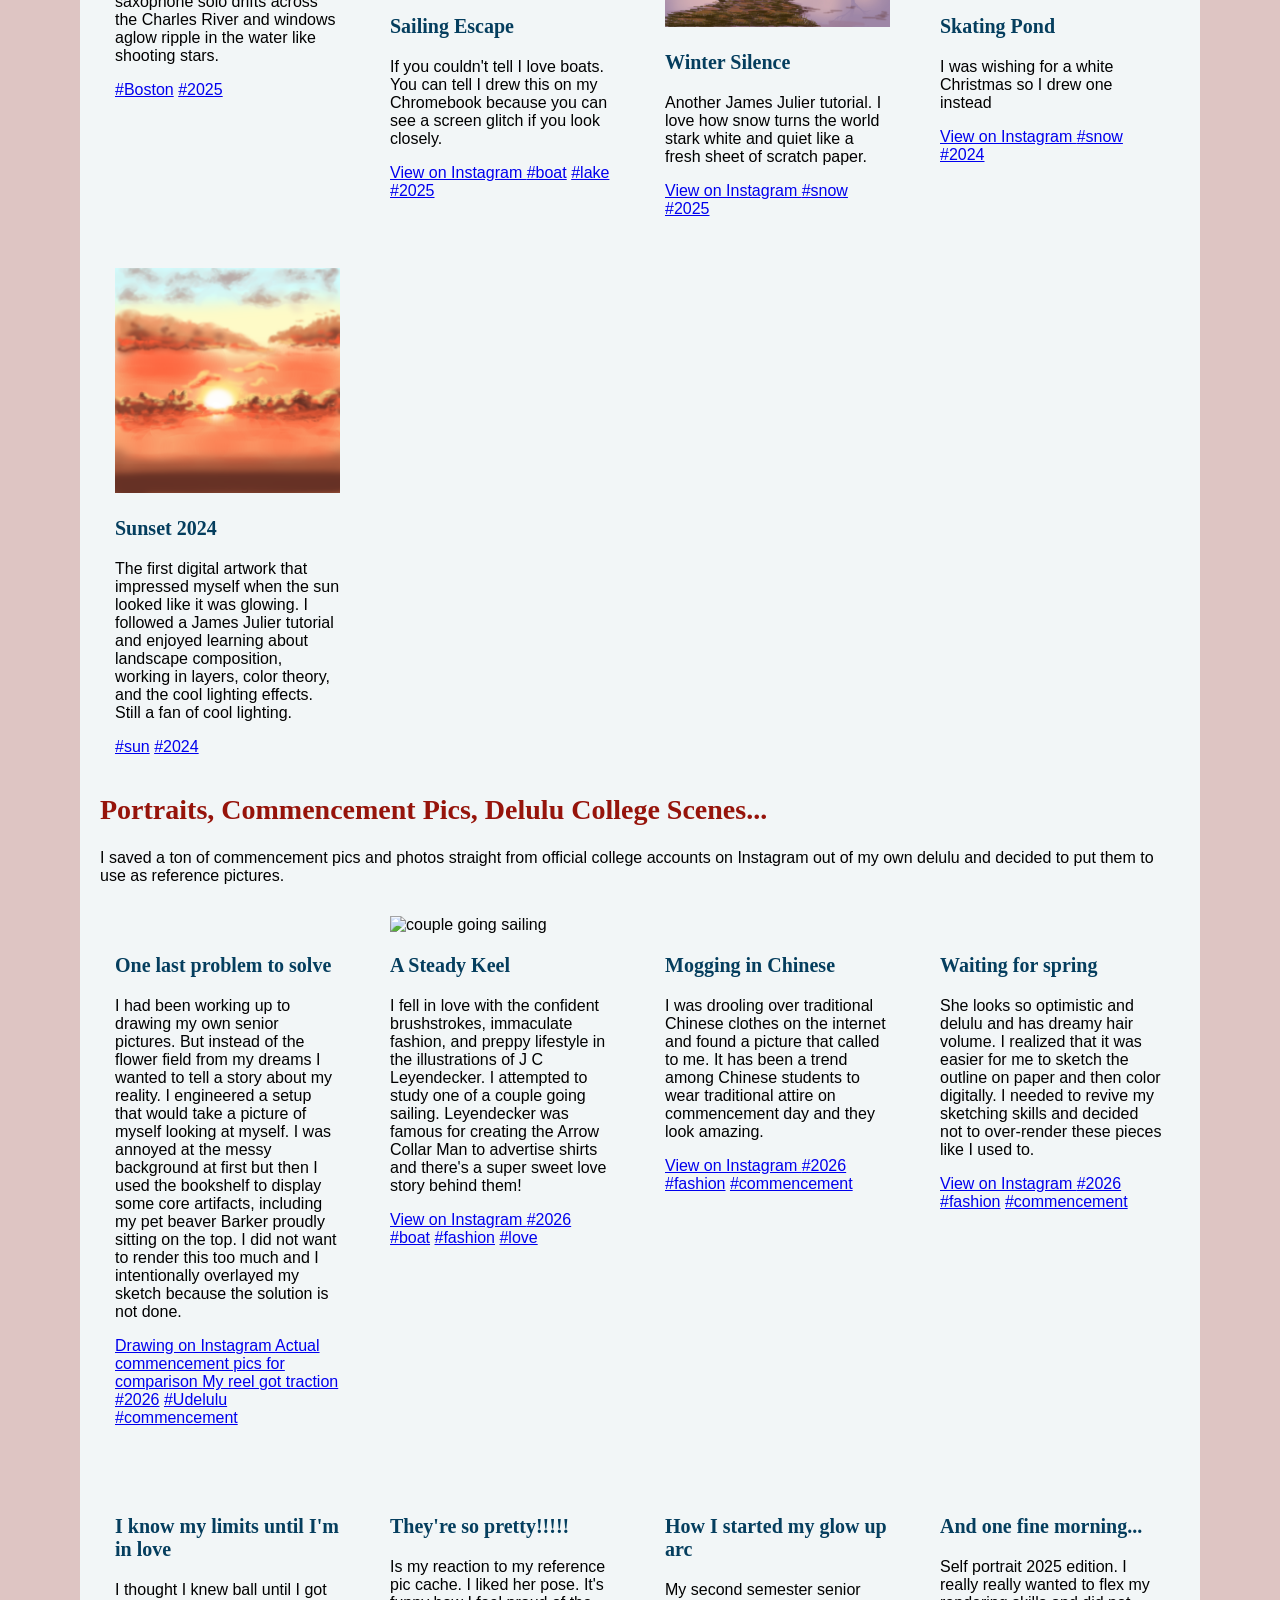
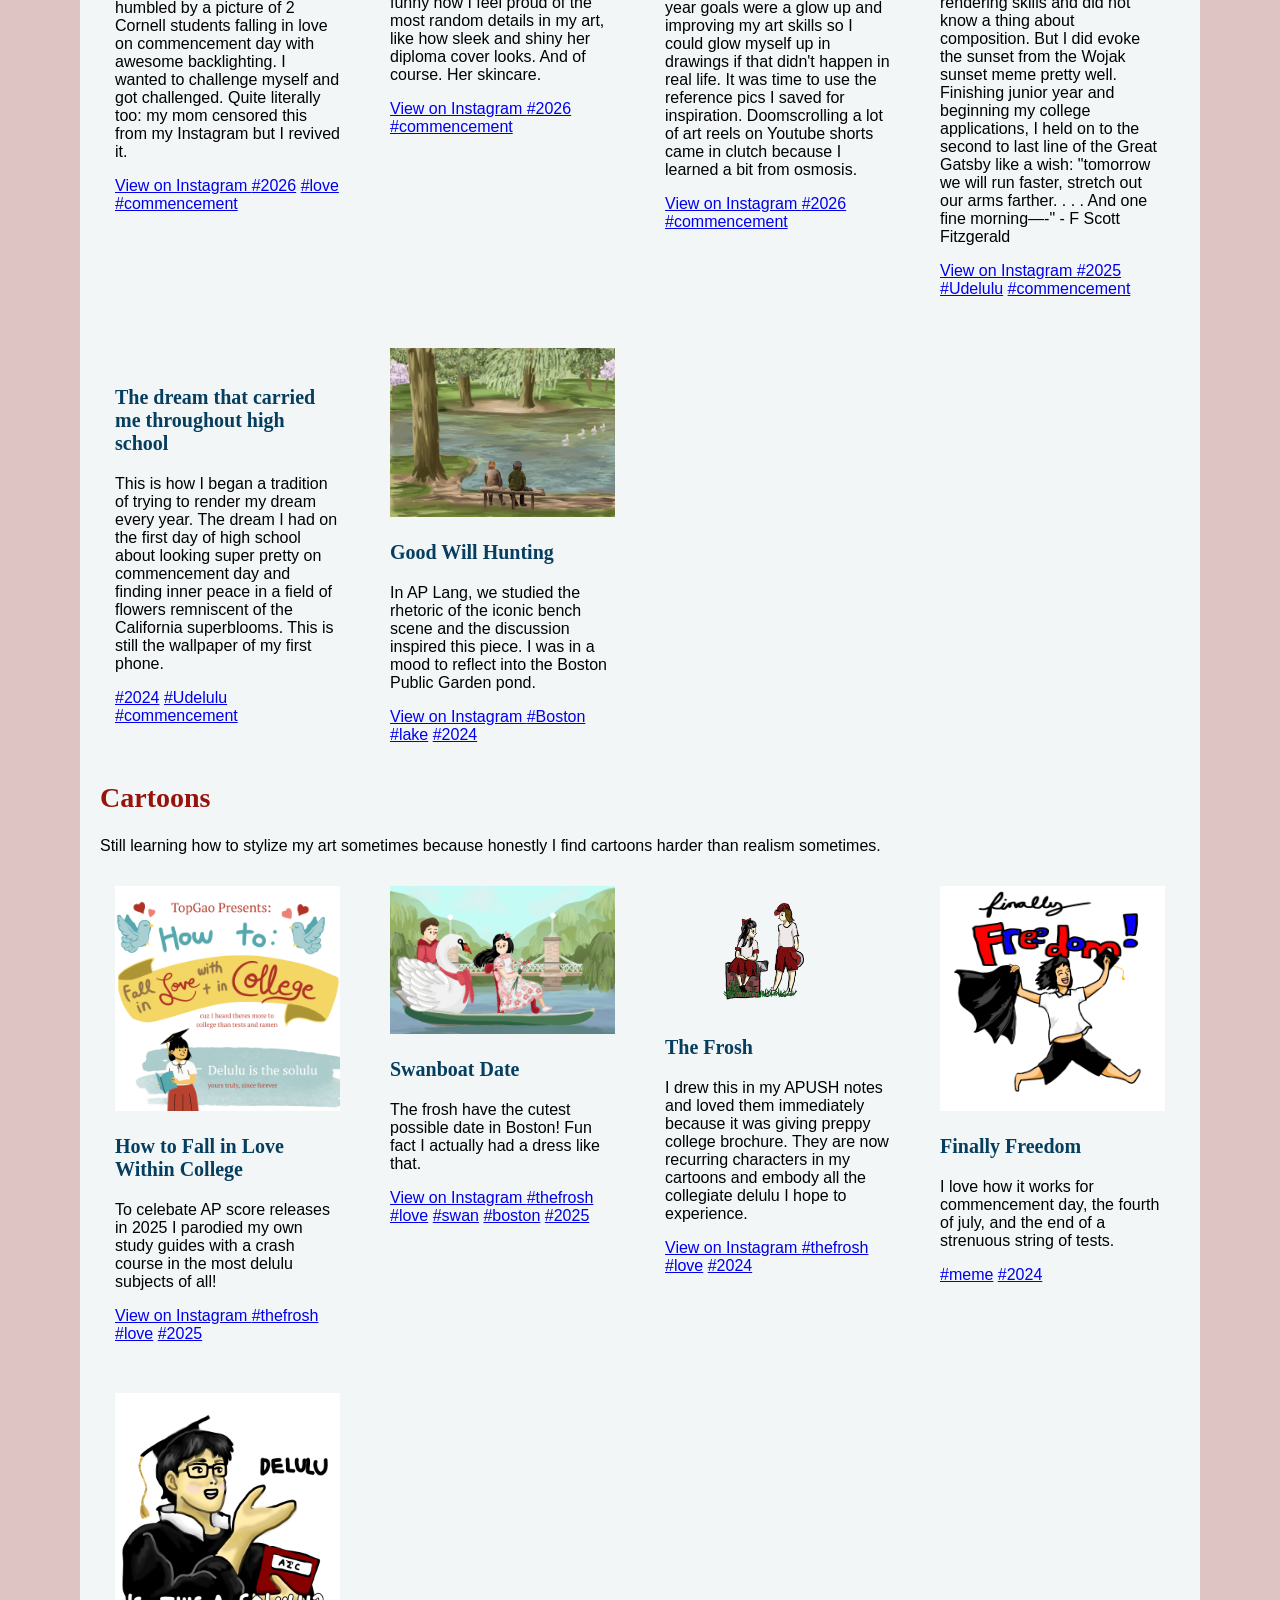
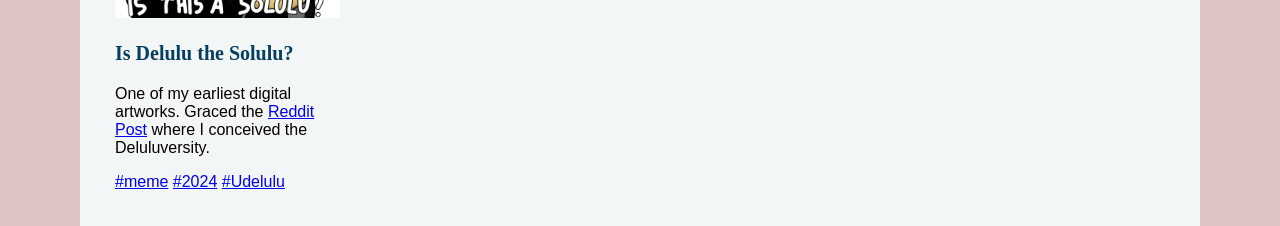
==== commit c93d60a1: "Update art.html Added the final batch of the art backlog into portraits" ====
--- a/art.html
+++ b/art.html
@@ -125,6 +125,81 @@
     <h2 id = "portraits"> Portraits, Commencement Pics, Delulu College Scenes...</h2>
     <p>I saved a ton of commencement pics and photos straight from official college accounts on Instagram out of my own delulu and decided to put them to use as reference pictures. </p>
     <div class= "gallery"> 
+
+    <div class = "card"> 
+    <img src="One last Problem to Solve.jpg" alt="">
+    <h3>One last problem to solve</h3>
+    <p>I had been working up to drawing my own senior pictures. But instead of the flower field from my dreams I wanted to tell a story about my reality. I engineered a setup that would take a picture of myself looking at myself. 
+        I was annoyed at the messy background at first but then I used the bookshelf to display some core artifacts, including my pet beaver Barker proudly sitting on the top. I did not want to render this too much and I intentionally overlayed my sketch because the solution is not done. </p>
+    <a href="https://www.instagram.com/p/DYflhD5j7Jk/?img_index=1" target="_blank"> Drawing on Instagram </a> 
+    <a href="https://www.instagram.com/p/DYzifkDDS6M/?img_index=1" target="_blank"> Actual commencement pics for comparison </a> 
+    <a href="https://www.instagram.com/p/DYgVPQcNm5S/" target="_blank"> My reel got traction </a> 
+    <a href="everything.html?filter=2026">#2026</a> <a href="everything.html?filter=Udelulu">#Udelulu</a> <a href="everything.html?filter=commencement">#commencement</a>
+    </div>
+
+    <div class = "card"> 
+    <img src="Boat final.jpg" alt="couple going sailing">
+    <h3>A Steady Keel</h3>
+    <p>I fell in love with the confident brushstrokes, immaculate fashion, and preppy lifestyle in the illustrations of J C Leyendecker. I attempted to study one of a couple going sailing. Leyendecker was famous for creating the Arrow Collar Man to advertise shirts and there's a super sweet love story behind them! </p>
+    <a href="https://www.instagram.com/p/DXj_B0FDcaf/?img_index=1" target="_blank"> View on Instagram </a>
+    <a href="everything.html?filter=2026">#2026</a> <a href="everything.html?filter=boat">#boat</a> <a href="everything.html?filter=fashion">#fashion</a> <a href="everything.html?filter=love">#love</a>
+    </div>
+
+    <div class = "card"> 
+    <img src="Yunjian+mamianqun.png" alt="">
+    <h3>Mogging in Chinese</h3>
+    <p>I was drooling over traditional Chinese clothes on the internet and found a picture that called to me. It has been a trend among Chinese students to wear traditional attire on commencement day and they look amazing. </p>
+    <a href="https://www.instagram.com/p/DXStecbjWmu/?img_index=1" target="_blank"> View on Instagram </a>
+    <a href="everything.html?filter=2026">#2026</a> <a href="everything.html?filter=fashion">#fashion</a> <a href="everything.html?filter=commencement">#commencement</a>
+    </div>
+
+    <div class = "card"> 
+    <img src="Waiting for Spring.png" alt="">
+    <h3>Waiting for spring</h3>
+    <p>She looks so optimistic and delulu and has dreamy hair volume. I realized that it was easier for me to sketch the outline on paper and then color digitally. I needed to revive my sketching skills and decided not to over-render these pieces like I used to. </p>
+    <a href="https://www.instagram.com/p/DXAr6LNAZMt/?img_index=1" target="_blank"> View on Instagram </a>
+    <a href="everything.html?filter=2026">#2026</a> <a href="everything.html?filter=fashion">#fashion</a> <a href="everything.html?filter=commencement">#commencement</a>
+    </div>
+
+    <div class = "card"> 
+    <img src="Love is Aura final.png" alt="">
+    <h3>I know my limits until I'm in love</h3>
+    <p>I thought I knew ball until I got humbled by a picture of 2 Cornell students falling in love on commencement day with awesome backlighting. I wanted to challenge myself and got challenged. Quite literally too: my mom censored this from my Instagram but I revived it. </p>
+    <a href="https://www.instagram.com/p/DVUFsfBD8Ld/?img_index=1" target="_blank"> View on Instagram </a>
+    <a href="everything.html?filter=2026">#2026</a> <a href="everything.html?filter=love">#love</a> <a href="everything.html?filter=commencement">#commencement</a>
+    </div>
+
+    <div class = "card"> 
+    <img src="Red folio final (1).png" alt="">
+    <h3>They're so pretty!!!!!</h3>
+    <p>Is my reaction to my reference pic cache. I liked her pose. It's funny how I feel proud of the most random details in my art, like how sleek and shiny her diploma cover looks. And of course. Her skincare. </p>
+    <a href="https://www.instagram.com/p/DT8_d83k6OX/?img_index=1" target="_blank"> View on Instagram </a>
+    <a href="everything.html?filter=2026">#2026</a> <a href="everything.html?filter=commencement">#commencement</a>
+    </div>
+
+    <div class = "card"> 
+    <img src="First Portrait Bouquet Final.PNG" alt="">
+    <h3>How I started my glow up arc</h3>
+    <p>My second semester senior year goals were a glow up and improving my art skills so I could glow myself up in drawings if that didn't happen in real life. It was time to use the reference pics I saved for inspiration. Doomscrolling a lot of art reels on Youtube shorts came in clutch because I learned a bit from osmosis. </p>
+    <a href="https://www.instagram.com/p/DS-3y4dgdGQ/?img_index=1" target="_blank"> View on Instagram </a>
+    <a href="everything.html?filter=2026">#2026</a> <a href="everything.html?filter=commencement">#commencement</a>
+    </div>
+
+    <div class = "card"> 
+    <img src="and one fine morning.. (1).png" alt="">
+    <h3>And one fine morning...</h3>
+    <p>Self portrait 2025 edition. I really really wanted to flex my rendering skills and did not know a thing about composition. But I did evoke the sunset from the Wojak sunset meme pretty well. 
+    Finishing junior year and beginning my college applications, I held on to the second to last line of the Great Gatsby like a wish: "tomorrow we will run faster, stretch out our arms farther. . . . And one fine morning—-" - F Scott Fitzgerald</p>
+    <a href="https://www.instagram.com/p/DJ21IudNsJs/?img_index=1" target="_blank"> View on Instagram </a>
+    <a href="everything.html?filter=2025">#2025</a> <a href="everything.html?filter=Udelulu">#Udelulu</a> <a href="everything.html?filter=commencement">#commencement</a>
+    </div>
+
+    <div class = "card"> 
+    <img src="Sunset meadow impressive (2).png" alt="">
+    <h3>The dream that carried me throughout high school</h3>
+    <p>This is how I began a tradition of trying to render my dream every year. The dream I had on the first day of high school about looking super pretty on commencement day and finding inner peace in a field of flowers remniscent of the California superblooms. This is still the wallpaper of my first phone. </p>
+    <a href="everything.html?filter=2024">#2024</a> <a href="everything.html?filter=Udelulu">#Udelulu</a> <a href="everything.html?filter=commencement">#commencement</a>
+    </div>
     
     <div class = "card"> 
     <img src="images/art/Good Will Hunting Fanart.png" alt="Good Will Hunting bench scene">
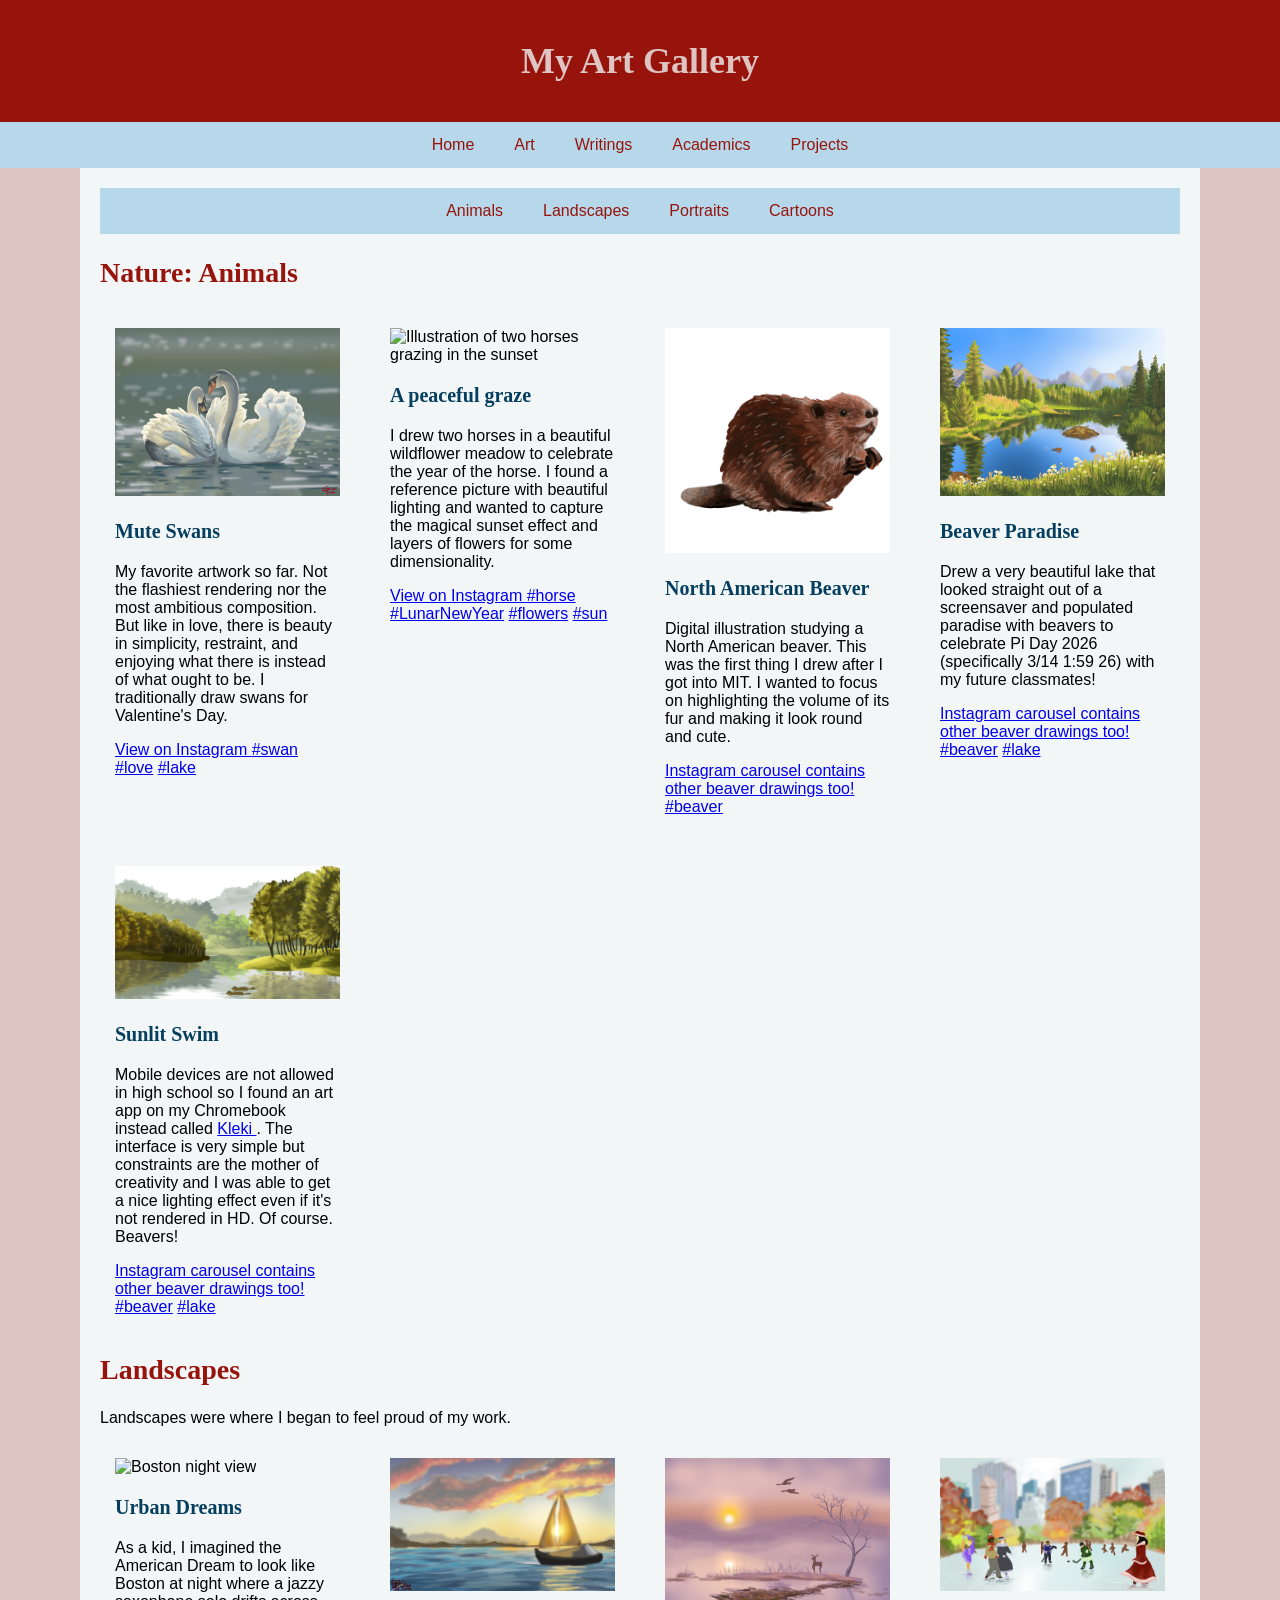
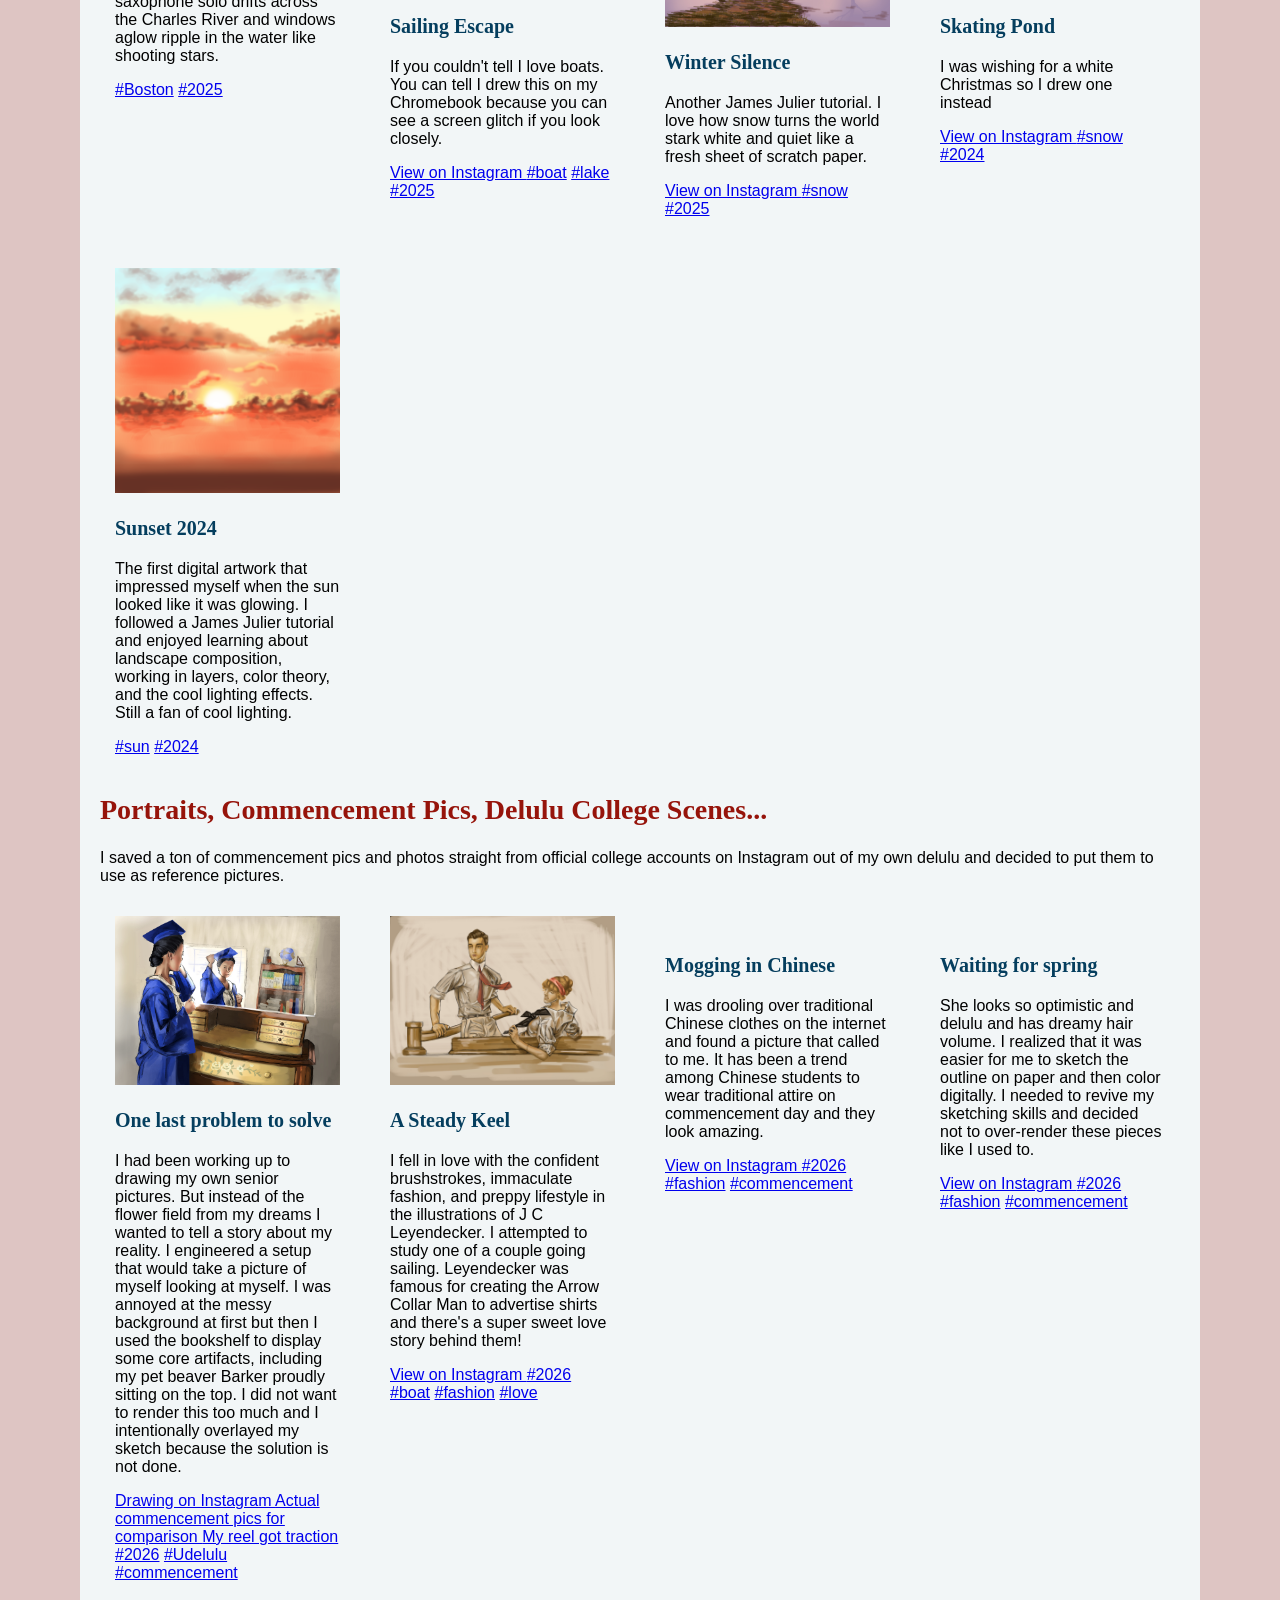
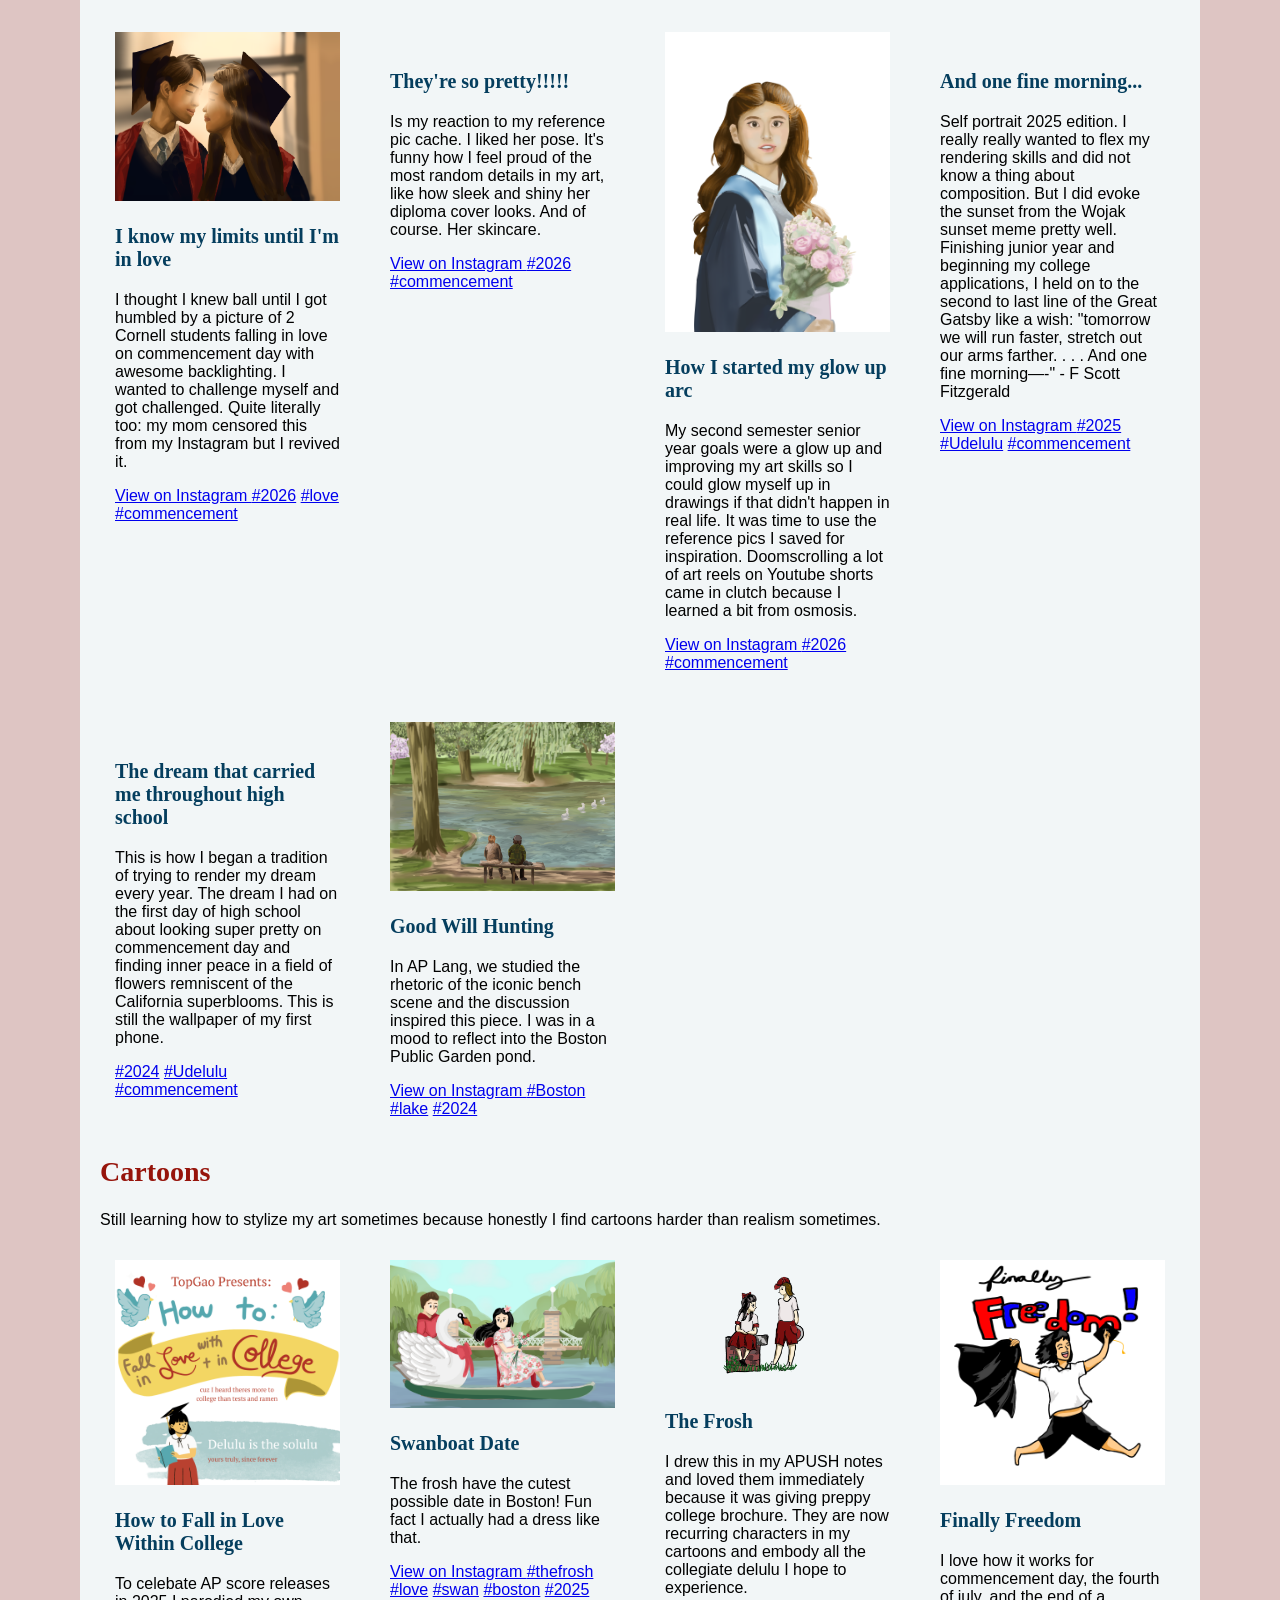
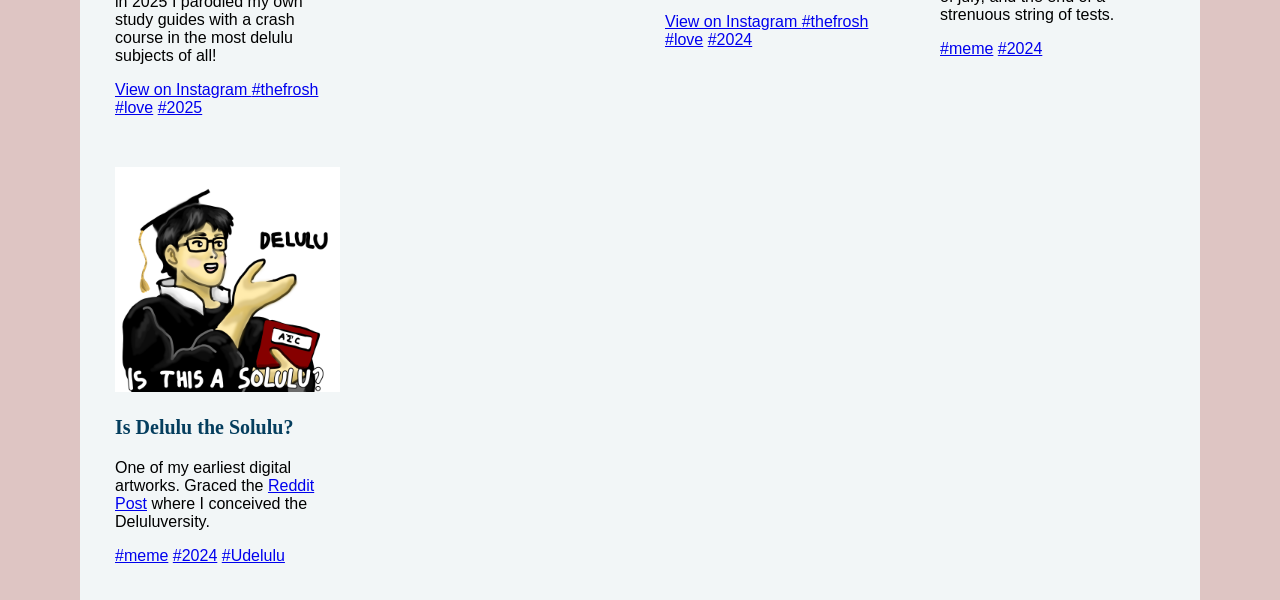
==== commit 2099169b: "Update art.html fixed broken links to pics" ====
--- a/art.html
+++ b/art.html
@@ -127,7 +127,7 @@
     <div class= "gallery"> 
 
     <div class = "card"> 
-    <img src="One last Problem to Solve.jpg" alt="">
+    <img src="images/art/One last Problem to Solve.jpg" alt="">
     <h3>One last problem to solve</h3>
     <p>I had been working up to drawing my own senior pictures. But instead of the flower field from my dreams I wanted to tell a story about my reality. I engineered a setup that would take a picture of myself looking at myself. 
         I was annoyed at the messy background at first but then I used the bookshelf to display some core artifacts, including my pet beaver Barker proudly sitting on the top. I did not want to render this too much and I intentionally overlayed my sketch because the solution is not done. </p>
@@ -138,7 +138,7 @@
     </div>
 
     <div class = "card"> 
-    <img src="Boat final.jpg" alt="couple going sailing">
+    <img src="images/art/Boat final.jpg" alt="couple going sailing">
     <h3>A Steady Keel</h3>
     <p>I fell in love with the confident brushstrokes, immaculate fashion, and preppy lifestyle in the illustrations of J C Leyendecker. I attempted to study one of a couple going sailing. Leyendecker was famous for creating the Arrow Collar Man to advertise shirts and there's a super sweet love story behind them! </p>
     <a href="https://www.instagram.com/p/DXj_B0FDcaf/?img_index=1" target="_blank"> View on Instagram </a>
@@ -146,7 +146,7 @@
     </div>
 
     <div class = "card"> 
-    <img src="Yunjian+mamianqun.png" alt="">
+    <img src="images/art/Yunjian+mamianqun.png" alt="">
     <h3>Mogging in Chinese</h3>
     <p>I was drooling over traditional Chinese clothes on the internet and found a picture that called to me. It has been a trend among Chinese students to wear traditional attire on commencement day and they look amazing. </p>
     <a href="https://www.instagram.com/p/DXStecbjWmu/?img_index=1" target="_blank"> View on Instagram </a>
@@ -154,7 +154,7 @@
     </div>
 
     <div class = "card"> 
-    <img src="Waiting for Spring.png" alt="">
+    <img src="images/art/Waiting for Spring.png" alt="">
     <h3>Waiting for spring</h3>
     <p>She looks so optimistic and delulu and has dreamy hair volume. I realized that it was easier for me to sketch the outline on paper and then color digitally. I needed to revive my sketching skills and decided not to over-render these pieces like I used to. </p>
     <a href="https://www.instagram.com/p/DXAr6LNAZMt/?img_index=1" target="_blank"> View on Instagram </a>
@@ -162,7 +162,7 @@
     </div>
 
     <div class = "card"> 
-    <img src="Love is Aura final.png" alt="">
+    <img src="images/art/Love is Aura final.png" alt="">
     <h3>I know my limits until I'm in love</h3>
     <p>I thought I knew ball until I got humbled by a picture of 2 Cornell students falling in love on commencement day with awesome backlighting. I wanted to challenge myself and got challenged. Quite literally too: my mom censored this from my Instagram but I revived it. </p>
     <a href="https://www.instagram.com/p/DVUFsfBD8Ld/?img_index=1" target="_blank"> View on Instagram </a>
@@ -170,7 +170,7 @@
     </div>
 
     <div class = "card"> 
-    <img src="Red folio final (1).png" alt="">
+    <img src="images/art/Red folio final (1).png" alt="">
     <h3>They're so pretty!!!!!</h3>
     <p>Is my reaction to my reference pic cache. I liked her pose. It's funny how I feel proud of the most random details in my art, like how sleek and shiny her diploma cover looks. And of course. Her skincare. </p>
     <a href="https://www.instagram.com/p/DT8_d83k6OX/?img_index=1" target="_blank"> View on Instagram </a>
@@ -178,7 +178,7 @@
     </div>
 
     <div class = "card"> 
-    <img src="First Portrait Bouquet Final.PNG" alt="">
+    <img src="images/art/First Portrait Bouquet Final.PNG" alt="">
     <h3>How I started my glow up arc</h3>
     <p>My second semester senior year goals were a glow up and improving my art skills so I could glow myself up in drawings if that didn't happen in real life. It was time to use the reference pics I saved for inspiration. Doomscrolling a lot of art reels on Youtube shorts came in clutch because I learned a bit from osmosis. </p>
     <a href="https://www.instagram.com/p/DS-3y4dgdGQ/?img_index=1" target="_blank"> View on Instagram </a>
@@ -186,7 +186,7 @@
     </div>
 
     <div class = "card"> 
-    <img src="and one fine morning.. (1).png" alt="">
+    <img src="images/art/and one fine morning.. (1).png" alt="">
     <h3>And one fine morning...</h3>
     <p>Self portrait 2025 edition. I really really wanted to flex my rendering skills and did not know a thing about composition. But I did evoke the sunset from the Wojak sunset meme pretty well. 
     Finishing junior year and beginning my college applications, I held on to the second to last line of the Great Gatsby like a wish: "tomorrow we will run faster, stretch out our arms farther. . . . And one fine morning—-" - F Scott Fitzgerald</p>
@@ -195,7 +195,7 @@
     </div>
 
     <div class = "card"> 
-    <img src="Sunset meadow impressive (2).png" alt="">
+    <img src="images/art/Sunset meadow impressive (2).png" alt="">
     <h3>The dream that carried me throughout high school</h3>
     <p>This is how I began a tradition of trying to render my dream every year. The dream I had on the first day of high school about looking super pretty on commencement day and finding inner peace in a field of flowers remniscent of the California superblooms. This is still the wallpaper of my first phone. </p>
     <a href="everything.html?filter=2024">#2024</a> <a href="everything.html?filter=Udelulu">#Udelulu</a> <a href="everything.html?filter=commencement">#commencement</a>
